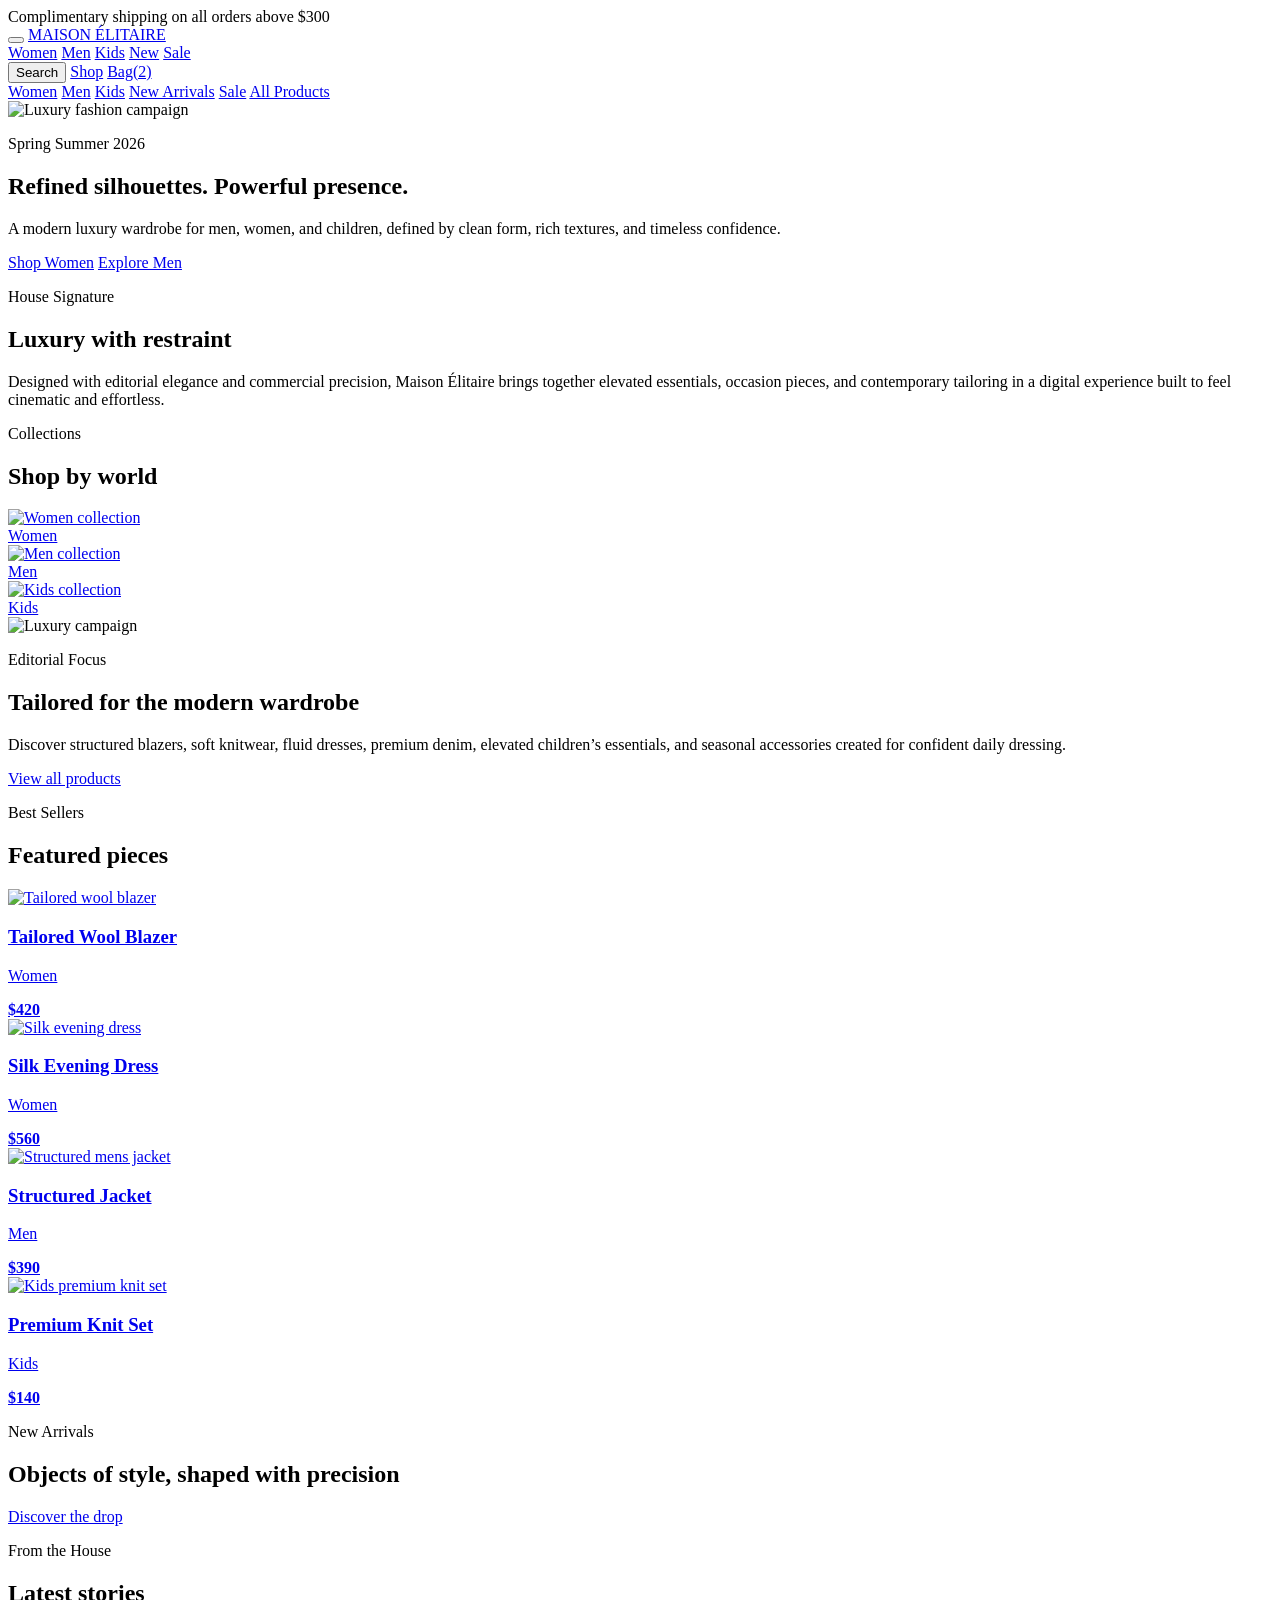
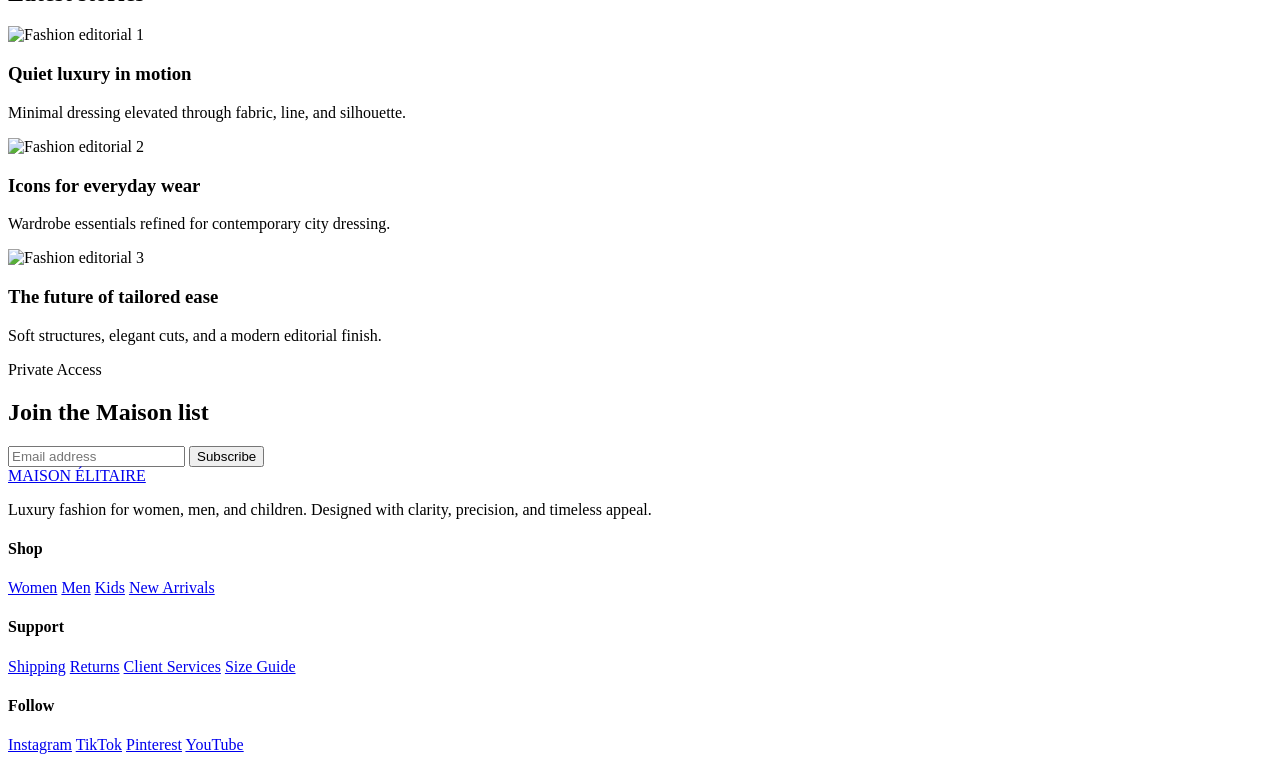
==== index.html @ d1dd6c0f "Create index.html" ====
<!DOCTYPE html>
<html lang="en">
<head>
  <meta charset="UTF-8" />
  <meta name="viewport" content="width=device-width, initial-scale=1.0" />
  <title>Maison Élitaire | Luxury Fashion House</title>
  <meta name="description" content="Maison Élitaire luxury fashion for men, women, and kids." />
  <link rel="preconnect" href="https://fonts.googleapis.com">
  <link rel="preconnect" href="https://fonts.gstatic.com" crossorigin>
  <link href="https://fonts.googleapis.com/css2?family=Cormorant+Garamond:wght@400;500;600;700&family=Inter:wght@300;400;500;600&display=swap" rel="stylesheet">
  <link rel="stylesheet" href="styles.css" />
</head>
<body>
  <div class="site-shell">
    <header class="topbar">Complimentary shipping on all orders above $300</header>

    <nav class="navbar">
      <div class="container nav-inner">
        <button class="nav-toggle" aria-label="Open menu">
          <span></span>
          <span></span>
        </button>

        <a href="index.html" class="brand">MAISON ÉLITAIRE</a>

        <div class="nav-links">
          <a href="products.html?category=women">Women</a>
          <a href="products.html?category=men">Men</a>
          <a href="products.html?category=kids">Kids</a>
          <a href="products.html?category=new">New</a>
          <a href="products.html?category=sale">Sale</a>
        </div>

        <div class="nav-actions">
          <button class="icon-btn search-btn" aria-label="Search">
            <span>Search</span>
          </button>
          <a href="products.html" class="icon-btn">Shop</a>
          <a href="product.html" class="icon-btn">Bag(2)</a>
        </div>
      </div>

      <div class="mobile-menu">
        <a href="products.html?category=women">Women</a>
        <a href="products.html?category=men">Men</a>
        <a href="products.html?category=kids">Kids</a>
        <a href="products.html?category=new">New Arrivals</a>
        <a href="products.html?category=sale">Sale</a>
        <a href="products.html">All Products</a>
      </div>
    </nav>

    <main>
      <section class="hero">
        <div class="hero-media">
          <img src="https://images.unsplash.com/photo-1515886657613-9f3515b0c78f?auto=format&fit=crop&w=1600&q=80" alt="Luxury fashion campaign" />
        </div>
        <div class="hero-overlay"></div>
        <div class="hero-content container reveal">
          <p class="eyebrow">Spring Summer 2026</p>
          <h1>Refined silhouettes. Powerful presence.</h1>
          <p class="hero-copy">
            A modern luxury wardrobe for men, women, and children, defined by clean form, rich textures, and timeless confidence.
          </p>
          <div class="hero-actions">
            <a href="products.html?category=women" class="btn btn-light">Shop Women</a>
            <a href="products.html?category=men" class="btn btn-outline-light">Explore Men</a>
          </div>
        </div>
      </section>

      <section class="section statement">
        <div class="container statement-grid">
          <div class="statement-block reveal">
            <p class="eyebrow">House Signature</p>
            <h2>Luxury with restraint</h2>
          </div>
          <div class="statement-block reveal">
            <p>
              Designed with editorial elegance and commercial precision, Maison Élitaire brings together elevated essentials, occasion pieces, and contemporary tailoring in a digital experience built to feel cinematic and effortless.
            </p>
          </div>
        </div>
      </section>

      <section class="section categories">
        <div class="container">
          <div class="section-head reveal">
            <p class="eyebrow">Collections</p>
            <h2>Shop by world</h2>
          </div>

          <div class="category-grid">
            <a class="category-card tall reveal" href="products.html?category=women">
              <img src="https://images.unsplash.com/photo-1496747611176-843222e1e57c?auto=format&fit=crop&w=1200&q=80" alt="Women collection" />
              <div class="category-overlay">
                <span>Women</span>
              </div>
            </a>

            <a class="category-card reveal" href="products.html?category=men">
              <img src="https://images.unsplash.com/photo-1507679799987-c73779587ccf?auto=format&fit=crop&w=1200&q=80" alt="Men collection" />
              <div class="category-overlay">
                <span>Men</span>
              </div>
            </a>

            <a class="category-card reveal" href="products.html?category=kids">
              <img src="https://images.unsplash.com/photo-1519345182560-3f2917c472ef?auto=format&fit=crop&w=1200&q=80" alt="Kids collection" />
              <div class="category-overlay">
                <span>Kids</span>
              </div>
            </a>
          </div>
        </div>
      </section>

      <section class="section feature-split">
        <div class="container split-grid">
          <div class="split-media reveal">
            <img src="https://images.unsplash.com/photo-1529139574466-a303027c1d8b?auto=format&fit=crop&w=1400&q=80" alt="Luxury campaign" />
          </div>

          <div class="split-copy reveal">
            <p class="eyebrow">Editorial Focus</p>
            <h2>Tailored for the modern wardrobe</h2>
            <p>
              Discover structured blazers, soft knitwear, fluid dresses, premium denim, elevated children’s essentials, and seasonal accessories created for confident daily dressing.
            </p>
            <a href="products.html" class="text-link">View all products</a>
          </div>
        </div>
      </section>

      <section class="section featured-products">
        <div class="container">
          <div class="section-head reveal">
            <p class="eyebrow">Best Sellers</p>
            <h2>Featured pieces</h2>
          </div>

          <div class="product-grid">
            <article class="product-card reveal">
              <a href="product.html">
                <div class="product-media">
                  <img src="https://images.unsplash.com/photo-1529139574466-a303027c1d8b?auto=format&fit=crop&w=1200&q=80" alt="Tailored wool blazer" />
                </div>
                <div class="product-info">
                  <h3>Tailored Wool Blazer</h3>
                  <p>Women</p>
                  <strong>$420</strong>
                </div>
              </a>
            </article>

            <article class="product-card reveal">
              <a href="product.html">
                <div class="product-media">
                  <img src="https://images.unsplash.com/photo-1515886657613-9f3515b0c78f?auto=format&fit=crop&w=1200&q=80" alt="Silk evening dress" />
                </div>
                <div class="product-info">
                  <h3>Silk Evening Dress</h3>
                  <p>Women</p>
                  <strong>$560</strong>
                </div>
              </a>
            </article>

            <article class="product-card reveal">
              <a href="product.html">
                <div class="product-media">
                  <img src="https://images.unsplash.com/photo-1507679799987-c73779587ccf?auto=format&fit=crop&w=1200&q=80" alt="Structured mens jacket" />
                </div>
                <div class="product-info">
                  <h3>Structured Jacket</h3>
                  <p>Men</p>
                  <strong>$390</strong>
                </div>
              </a>
            </article>

            <article class="product-card reveal">
              <a href="product.html">
                <div class="product-media">
                  <img src="https://images.unsplash.com/photo-1519345182560-3f2917c472ef?auto=format&fit=crop&w=1200&q=80" alt="Kids premium knit set" />
                </div>
                <div class="product-info">
                  <h3>Premium Knit Set</h3>
                  <p>Kids</p>
                  <strong>$140</strong>
                </div>
              </a>
            </article>
          </div>
        </div>
      </section>

      <section class="section campaign-banner">
        <div class="container campaign-inner reveal">
          <p class="eyebrow">New Arrivals</p>
          <h2>Objects of style, shaped with precision</h2>
          <a href="products.html?category=new" class="btn btn-dark">Discover the drop</a>
        </div>
      </section>

      <section class="section journal">
        <div class="container">
          <div class="section-head reveal">
            <p class="eyebrow">From the House</p>
            <h2>Latest stories</h2>
          </div>

          <div class="journal-grid">
            <article class="journal-card reveal">
              <img src="https://images.unsplash.com/photo-1524504388940-b1c1722653e1?auto=format&fit=crop&w=1200&q=80" alt="Fashion editorial 1" />
              <div class="journal-content">
                <h3>Quiet luxury in motion</h3>
                <p>Minimal dressing elevated through fabric, line, and silhouette.</p>
              </div>
            </article>

            <article class="journal-card reveal">
              <img src="https://images.unsplash.com/photo-1483985988355-763728e1935b?auto=format&fit=crop&w=1200&q=80" alt="Fashion editorial 2" />
              <div class="journal-content">
                <h3>Icons for everyday wear</h3>
                <p>Wardrobe essentials refined for contemporary city dressing.</p>
              </div>
            </article>

            <article class="journal-card reveal">
              <img src="https://images.unsplash.com/photo-1512436991641-6745cdb1723f?auto=format&fit=crop&w=1200&q=80" alt="Fashion editorial 3" />
              <div class="journal-content">
                <h3>The future of tailored ease</h3>
                <p>Soft structures, elegant cuts, and a modern editorial finish.</p>
              </div>
            </article>
          </div>
        </div>
      </section>

      <section class="section newsletter">
        <div class="container newsletter-grid reveal">
          <div>
            <p class="eyebrow">Private Access</p>
            <h2>Join the Maison list</h2>
          </div>
          <form class="newsletter-form">
            <input type="email" placeholder="Email address" />
            <button type="submit" class="btn btn-dark">Subscribe</button>
          </form>
        </div>
      </section>
    </main>

    <footer class="footer">
      <div class="container footer-grid">
        <div>
          <a href="index.html" class="brand footer-brand">MAISON ÉLITAIRE</a>
          <p class="footer-copy">
            Luxury fashion for women, men, and children. Designed with clarity, precision, and timeless appeal.
          </p>
        </div>

        <div>
          <h4>Shop</h4>
          <a href="products.html?category=women">Women</a>
          <a href="products.html?category=men">Men</a>
          <a href="products.html?category=kids">Kids</a>
          <a href="products.html?category=new">New Arrivals</a>
        </div>

        <div>
          <h4>Support</h4>
          <a href="#">Shipping</a>
          <a href="#">Returns</a>
          <a href="#">Client Services</a>
          <a href="#">Size Guide</a>
        </div>

        <div>
          <h4>Follow</h4>
          <a href="#">Instagram</a>
          <a href="#">TikTok</a>
          <a href="#">Pinterest</a>
          <a href="#">YouTube</a>
        </div>
      </div>
    </footer>
  </div>

  <script src="script.js"></script>
</body>
</html>
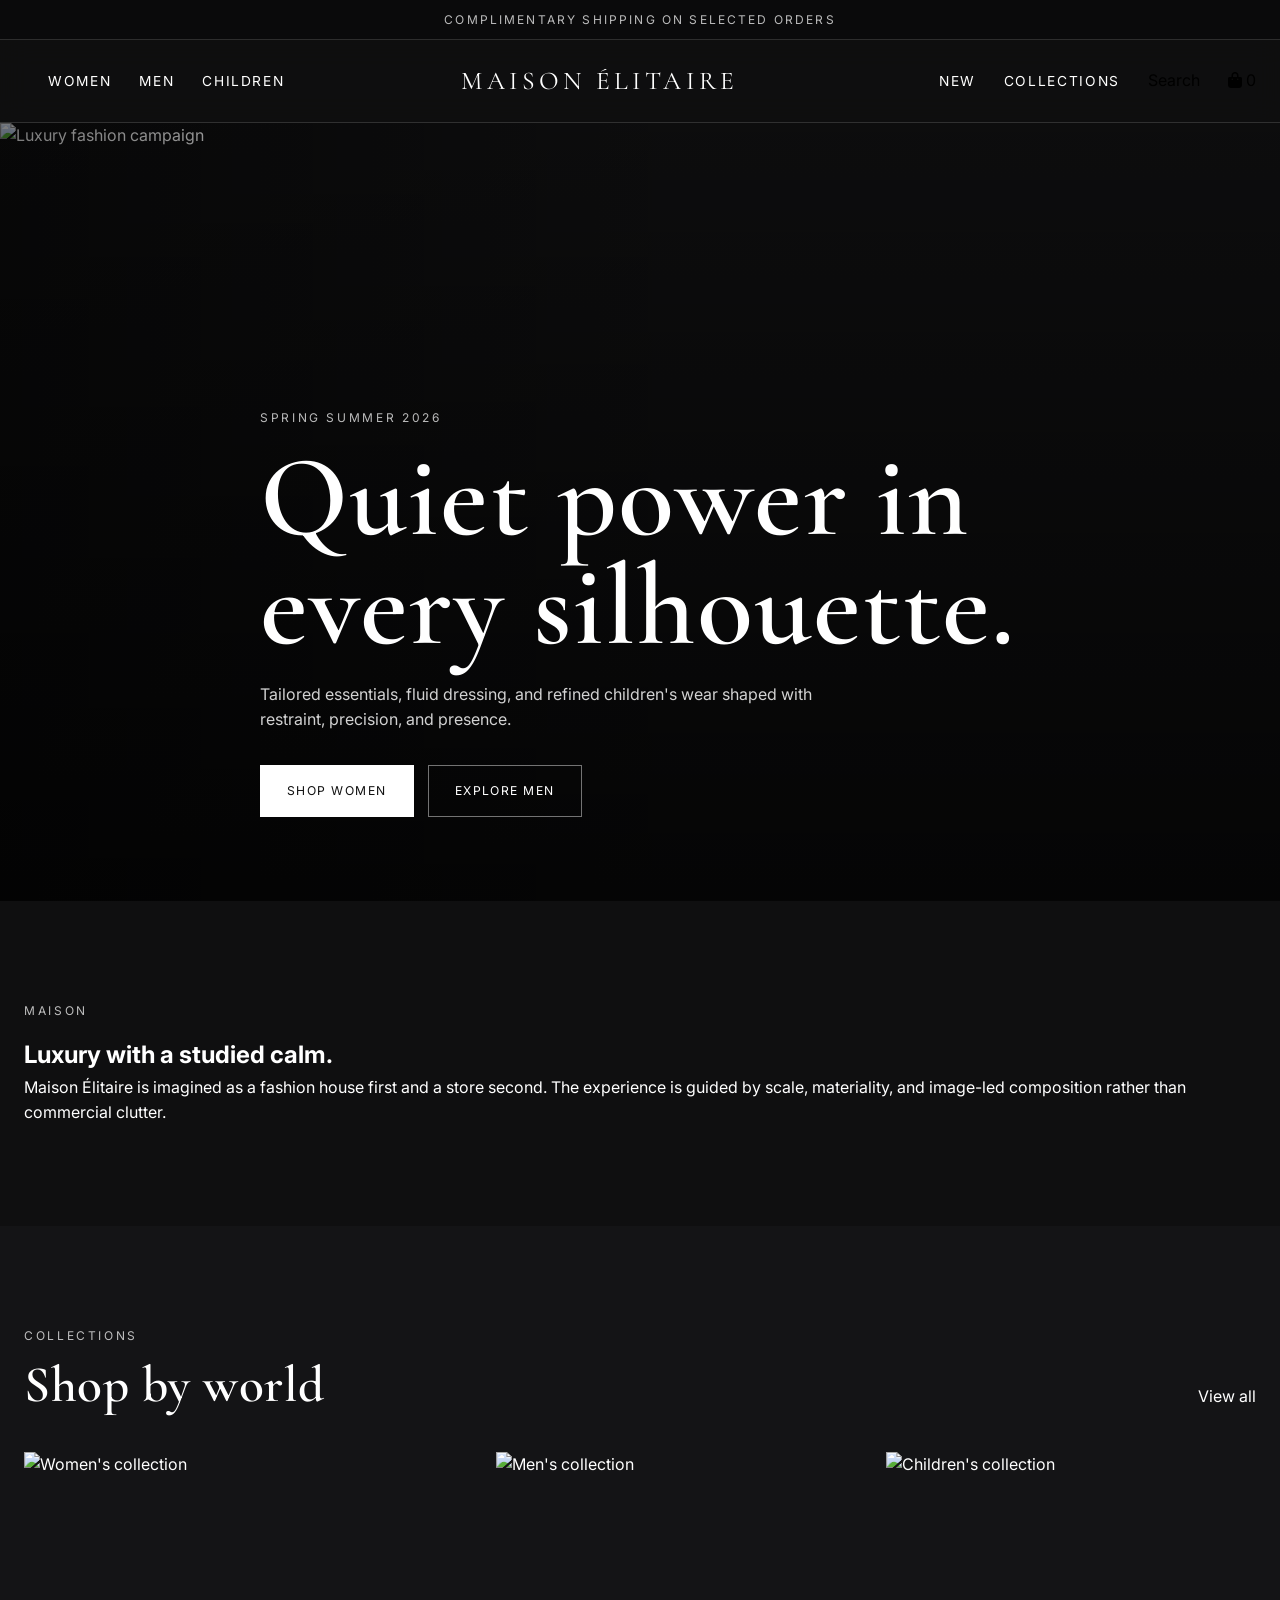
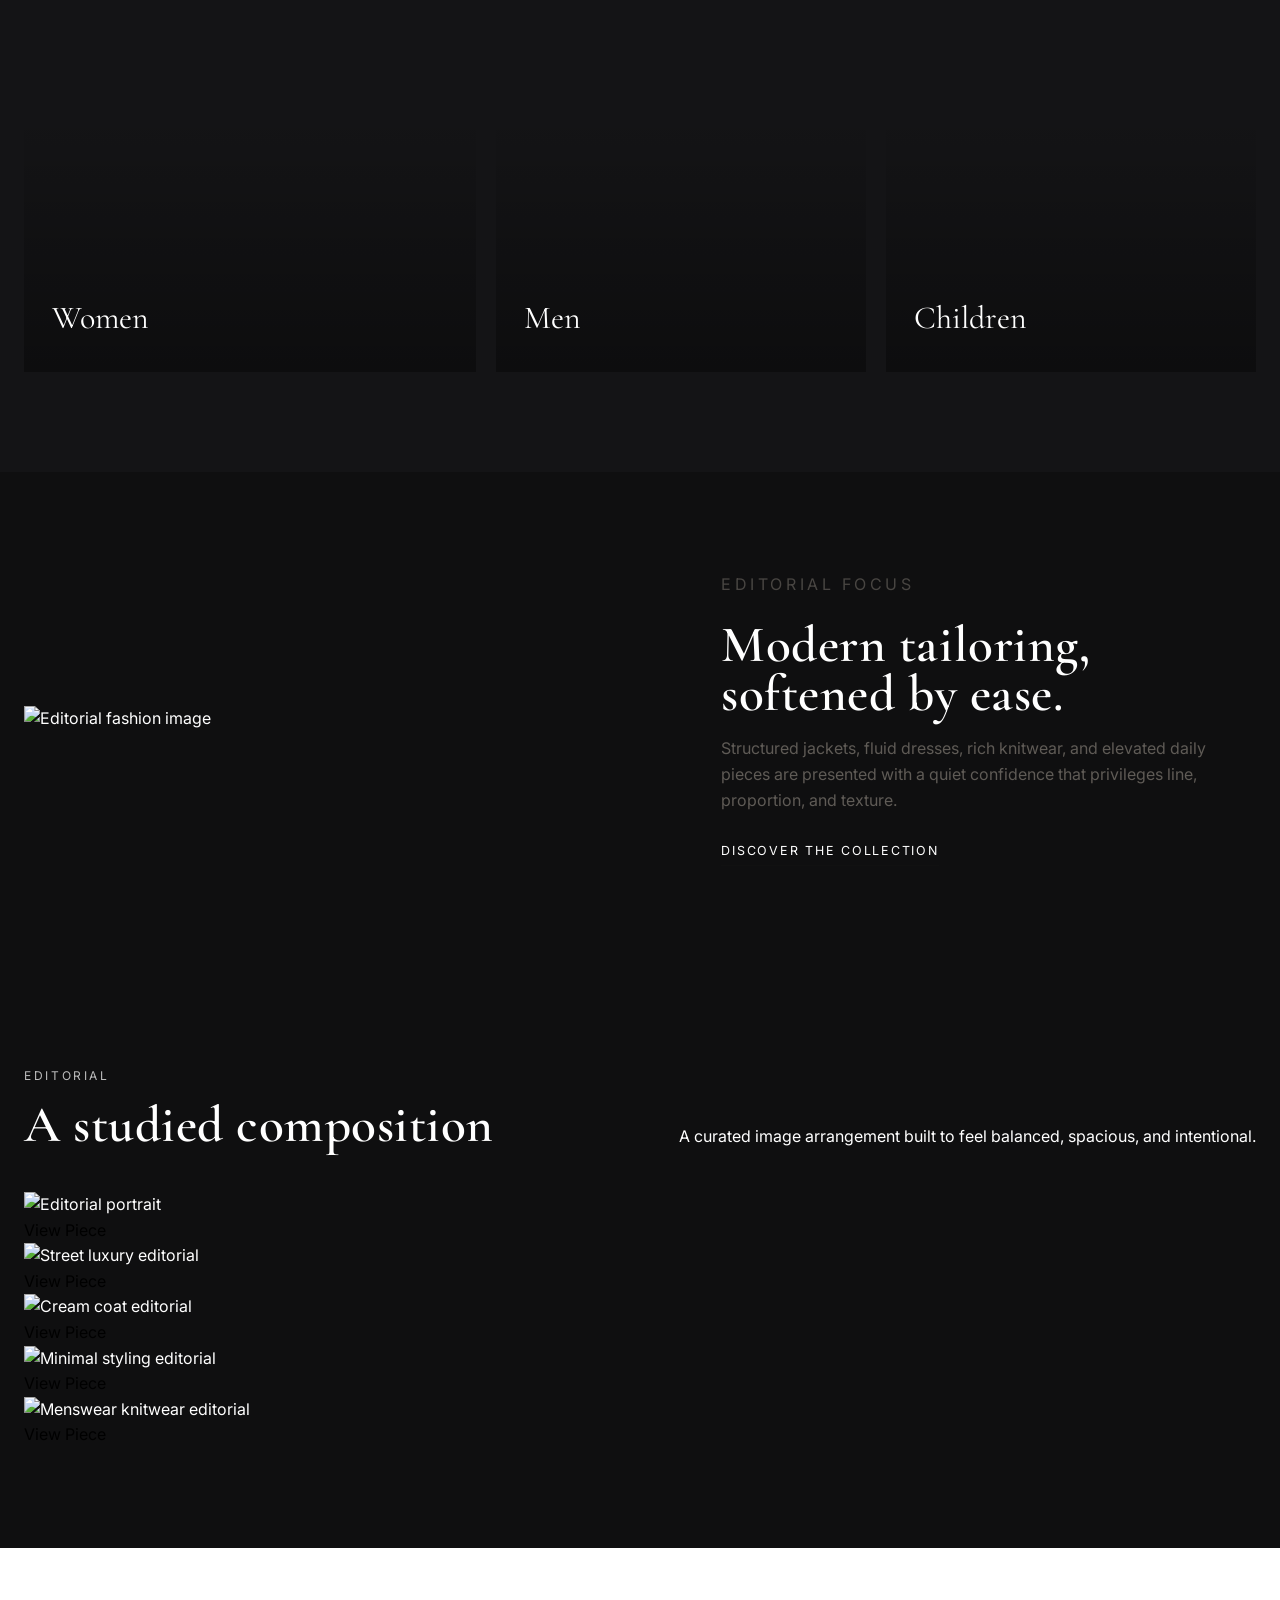
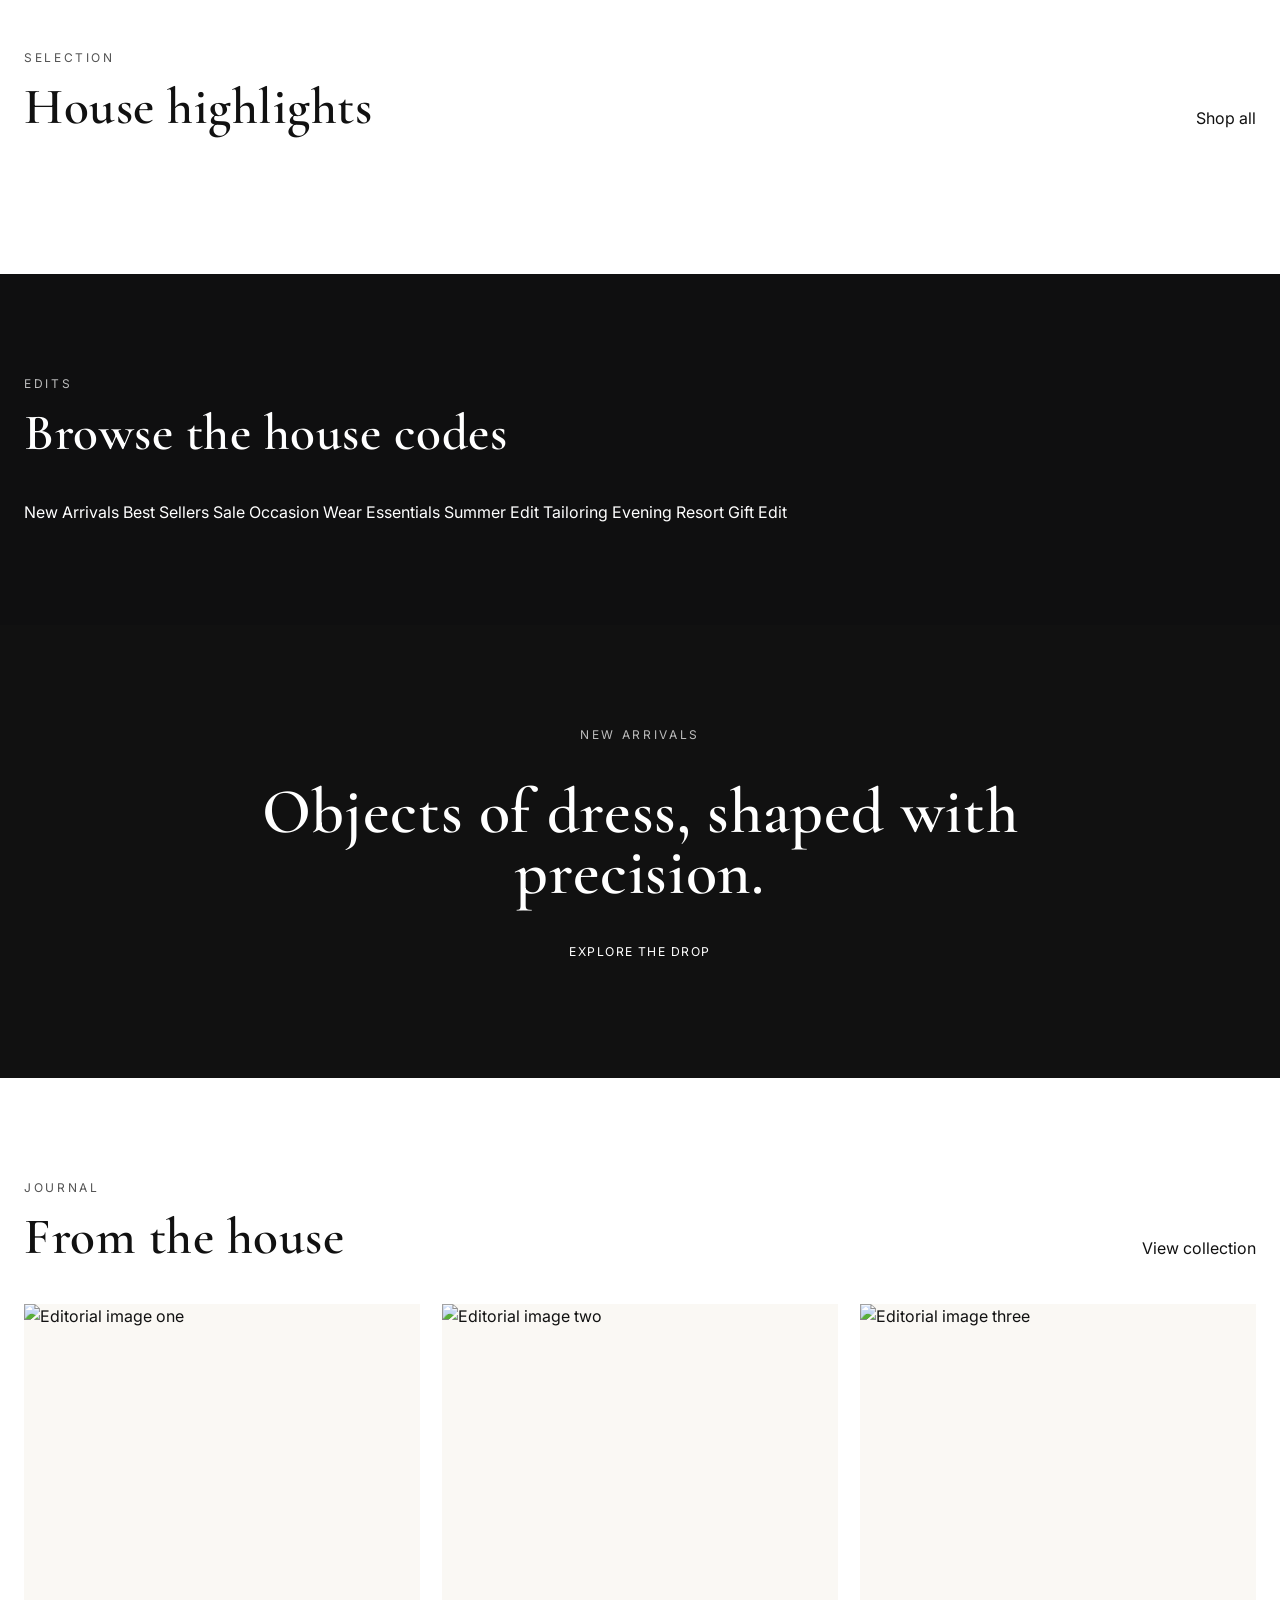
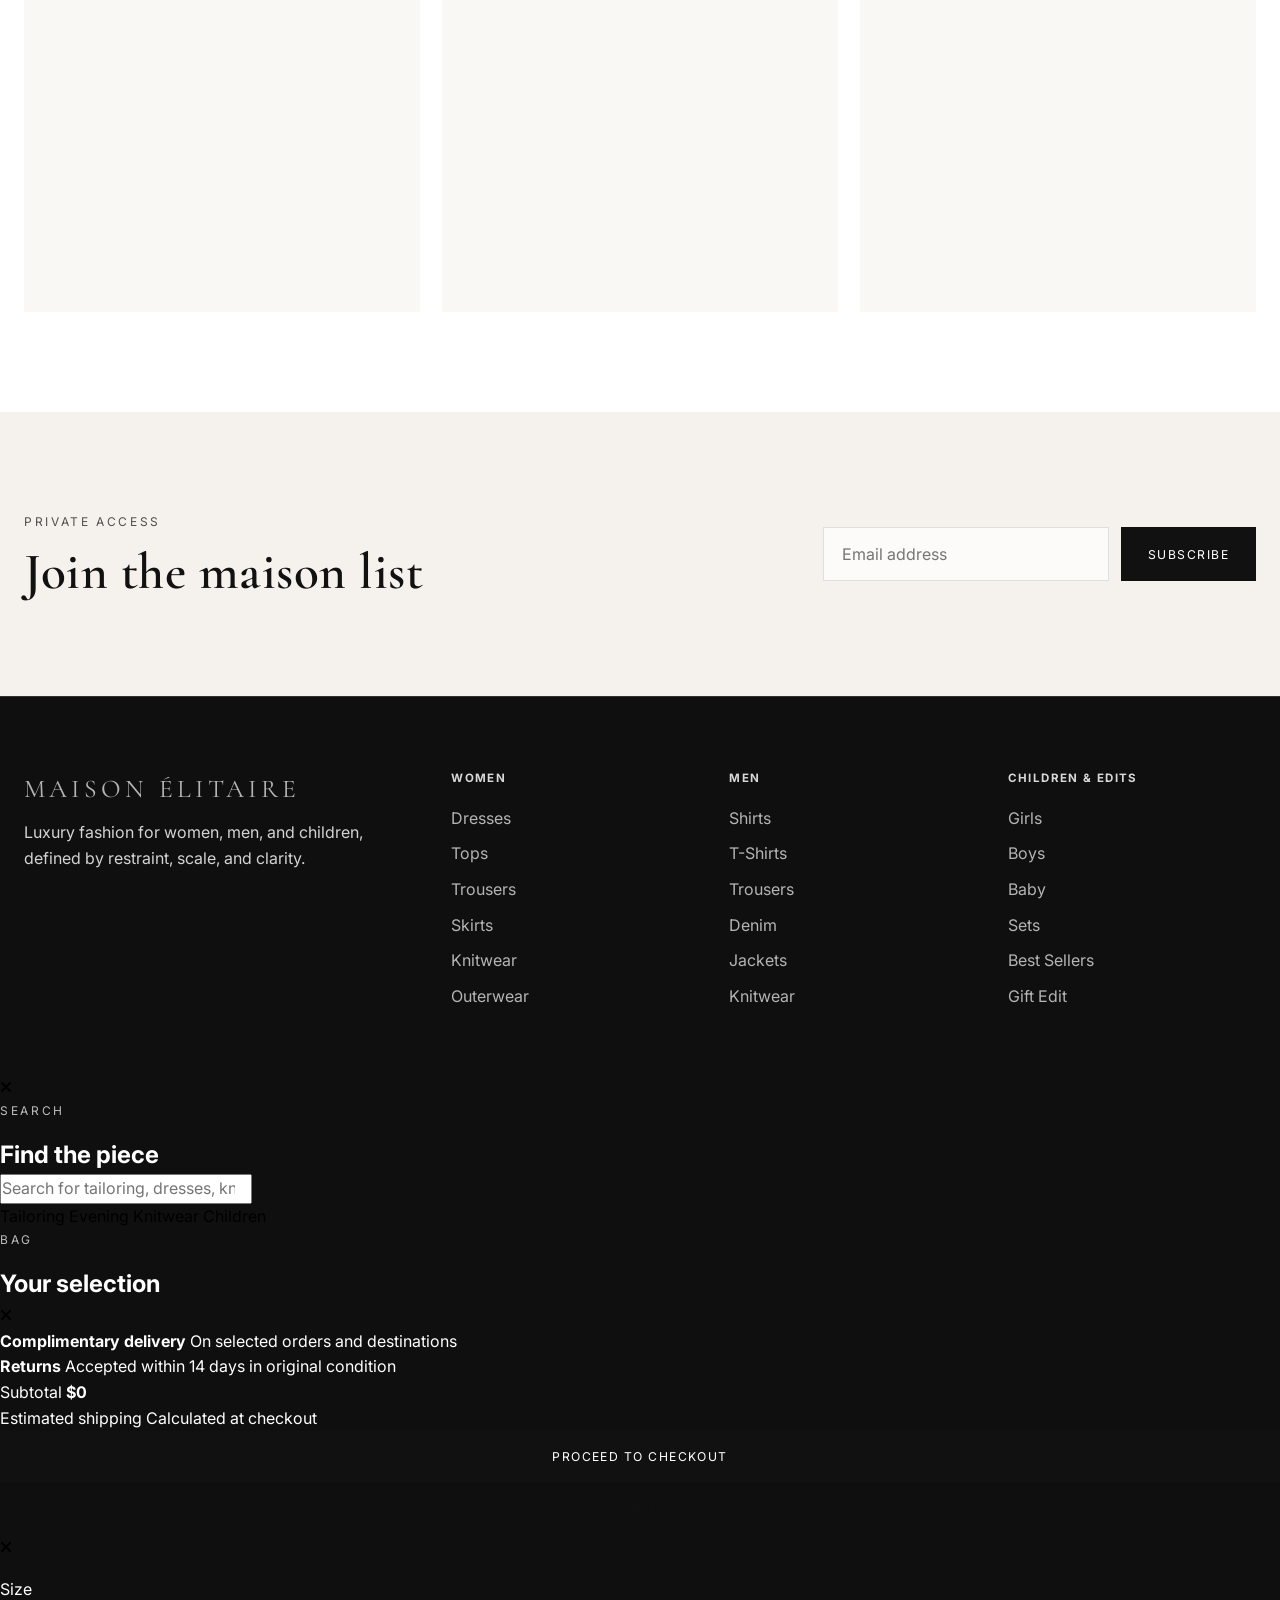
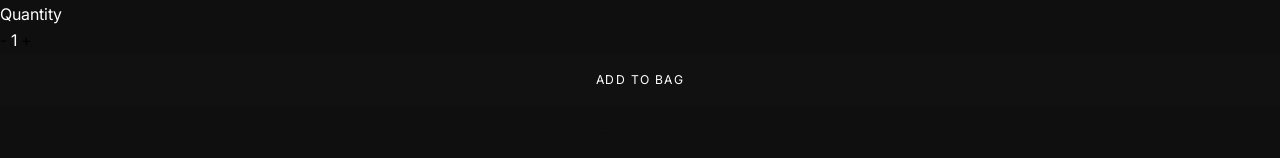
==== commit a194b304: "Update index.html" ====
--- a/index.html
+++ b/index.html
@@ -4,80 +4,94 @@
   <meta charset="UTF-8" />
   <meta name="viewport" content="width=device-width, initial-scale=1.0" />
   <title>Maison Élitaire | Luxury Fashion House</title>
-  <meta name="description" content="Maison Élitaire luxury fashion for men, women, and kids." />
+  <meta name="description" content="Maison Élitaire luxury fashion for women, men, and children." />
+
   <link rel="preconnect" href="https://fonts.googleapis.com">
   <link rel="preconnect" href="https://fonts.gstatic.com" crossorigin>
   <link href="https://fonts.googleapis.com/css2?family=Cormorant+Garamond:wght@400;500;600;700&family=Inter:wght@300;400;500;600&display=swap" rel="stylesheet">
+  <link rel="stylesheet" href="https://cdnjs.cloudflare.com/ajax/libs/font-awesome/6.5.2/css/all.min.css">
   <link rel="stylesheet" href="styles.css" />
 </head>
-<body>
+<body data-page="home">
   <div class="site-shell">
-    <header class="topbar">Complimentary shipping on all orders above $300</header>
+    <header class="topbar">
+      Complimentary shipping on selected orders
+    </header>
 
     <nav class="navbar">
       <div class="container nav-inner">
-        <button class="nav-toggle" aria-label="Open menu">
+        <button class="nav-toggle" aria-label="Open menu" aria-expanded="false" aria-controls="mobileMenu">
           <span></span>
           <span></span>
         </button>
 
+        <div class="nav-links nav-left">
+          <a href="products.html?category=Women">Women</a>
+          <a href="products.html?category=Men">Men</a>
+          <a href="products.html?category=Children">Children</a>
+        </div>
+
         <a href="index.html" class="brand">MAISON ÉLITAIRE</a>
 
-        <div class="nav-links">
-          <a href="products.html?category=women">Women</a>
-          <a href="products.html?category=men">Men</a>
-          <a href="products.html?category=kids">Kids</a>
-          <a href="products.html?category=new">New</a>
-          <a href="products.html?category=sale">Sale</a>
-        </div>
-
-        <div class="nav-actions">
-          <button class="icon-btn search-btn" aria-label="Search">
-            <span>Search</span>
+        <div class="nav-links nav-right">
+          <a href="products.html?edit=New Arrivals">New</a>
+          <a href="products.html">Collections</a>
+          <button class="nav-text-btn search-open-btn" aria-label="Open search">Search</button>
+          <button class="nav-icon-btn cart-open-btn" aria-label="Open bag">
+            <i class="fa-solid fa-bag-shopping"></i>
+            <span class="cart-count" data-cart-count>0</span>
           </button>
-          <a href="products.html" class="icon-btn">Shop</a>
-          <a href="product.html" class="icon-btn">Bag(2)</a>
-        </div>
-      </div>
-
-      <div class="mobile-menu">
-        <a href="products.html?category=women">Women</a>
-        <a href="products.html?category=men">Men</a>
-        <a href="products.html?category=kids">Kids</a>
-        <a href="products.html?category=new">New Arrivals</a>
-        <a href="products.html?category=sale">Sale</a>
-        <a href="products.html">All Products</a>
-      </div>
+        </div>
+      </div>
+
+<div class="mobile-menu" id="mobileMenu">
+  <div class="mobile-menu-head">
+    <span>Explore</span>
+  </div>
+
+  <div class="mobile-menu-grid">
+    <a href="products.html?category=Women">Women</a>
+    <a href="products.html?category=Men">Men</a>
+    <a href="products.html?category=Children">Children</a>
+    <a href="products.html?edit=New Arrivals">New</a>
+    <a href="products.html">Collections</a>
+    <button class="mobile-search-btn search-open-btn" type="button">Search</button>
+  </div>
+</div>
     </nav>
 
     <main>
       <section class="hero">
         <div class="hero-media">
-          <img src="https://images.unsplash.com/photo-1515886657613-9f3515b0c78f?auto=format&fit=crop&w=1600&q=80" alt="Luxury fashion campaign" />
+          <img
+            src="https://images.unsplash.com/photo-1515886657613-9f3515b0c78f?auto=format&fit=crop&w=1800&q=80"
+            alt="Luxury fashion campaign"
+          />
         </div>
         <div class="hero-overlay"></div>
-        <div class="hero-content container reveal">
+
+        <div class="hero-content container">
           <p class="eyebrow">Spring Summer 2026</p>
-          <h1>Refined silhouettes. Powerful presence.</h1>
+          <h1>Quiet power in every silhouette.</h1>
           <p class="hero-copy">
-            A modern luxury wardrobe for men, women, and children, defined by clean form, rich textures, and timeless confidence.
+            Tailored essentials, fluid dressing, and refined children's wear shaped with restraint, precision, and presence.
           </p>
           <div class="hero-actions">
-            <a href="products.html?category=women" class="btn btn-light">Shop Women</a>
-            <a href="products.html?category=men" class="btn btn-outline-light">Explore Men</a>
-          </div>
-        </div>
-      </section>
-
-      <section class="section statement">
-        <div class="container statement-grid">
-          <div class="statement-block reveal">
-            <p class="eyebrow">House Signature</p>
-            <h2>Luxury with restraint</h2>
-          </div>
-          <div class="statement-block reveal">
-            <p>
-              Designed with editorial elegance and commercial precision, Maison Élitaire brings together elevated essentials, occasion pieces, and contemporary tailoring in a digital experience built to feel cinematic and effortless.
+            <a href="products.html?category=Women" class="btn btn-light">Shop Women</a>
+            <a href="products.html?category=Men" class="btn btn-outline-light">Explore Men</a>
+          </div>
+        </div>
+      </section>
+
+      <section class="section intro-statement">
+        <div class="container intro-grid">
+          <div>
+            <p class="eyebrow">Maison</p>
+            <h2>Luxury with a studied calm.</h2>
+          </div>
+          <div>
+            <p class="intro-copy">
+              Maison Élitaire is imagined as a fashion house first and a store second. The experience is guided by scale, materiality, and image-led composition rather than commercial clutter.
             </p>
           </div>
         </div>
@@ -85,153 +99,211 @@
 
       <section class="section categories">
         <div class="container">
-          <div class="section-head reveal">
-            <p class="eyebrow">Collections</p>
-            <h2>Shop by world</h2>
+          <div class="section-head">
+            <div>
+              <p class="eyebrow">Collections</p>
+              <h2>Shop by world</h2>
+            </div>
+            <a href="products.html" class="section-link">View all</a>
           </div>
 
           <div class="category-grid">
-            <a class="category-card tall reveal" href="products.html?category=women">
-              <img src="https://images.unsplash.com/photo-1496747611176-843222e1e57c?auto=format&fit=crop&w=1200&q=80" alt="Women collection" />
+            <a class="category-card category-large" href="products.html?category=Women">
+              <img
+                src="https://images.unsplash.com/photo-1496747611176-843222e1e57c?auto=format&fit=crop&w=1400&q=80"
+                alt="Women's collection"
+              />
               <div class="category-overlay">
                 <span>Women</span>
               </div>
             </a>
 
-            <a class="category-card reveal" href="products.html?category=men">
-              <img src="https://images.unsplash.com/photo-1507679799987-c73779587ccf?auto=format&fit=crop&w=1200&q=80" alt="Men collection" />
+            <a class="category-card" href="products.html?category=Men">
+              <img
+                src="https://images.unsplash.com/photo-1507679799987-c73779587ccf?auto=format&fit=crop&w=1200&q=80"
+                alt="Men's collection"
+              />
               <div class="category-overlay">
                 <span>Men</span>
               </div>
             </a>
 
-            <a class="category-card reveal" href="products.html?category=kids">
-              <img src="https://images.unsplash.com/photo-1519345182560-3f2917c472ef?auto=format&fit=crop&w=1200&q=80" alt="Kids collection" />
+            <a class="category-card" href="products.html?category=Children">
+              <img
+                src="https://images.unsplash.com/photo-1519345182560-3f2917c472ef?auto=format&fit=crop&w=1200&q=80"
+                alt="Children's collection"
+              />
               <div class="category-overlay">
-                <span>Kids</span>
+                <span>Children</span>
               </div>
             </a>
           </div>
         </div>
       </section>
 
-      <section class="section feature-split">
+      <section class="section split-feature">
         <div class="container split-grid">
-          <div class="split-media reveal">
-            <img src="https://images.unsplash.com/photo-1529139574466-a303027c1d8b?auto=format&fit=crop&w=1400&q=80" alt="Luxury campaign" />
-          </div>
-
-          <div class="split-copy reveal">
+          <div class="split-media">
+            <img
+              src="https://images.unsplash.com/photo-1529139574466-a303027c1d8b?auto=format&fit=crop&w=1500&q=80"
+              alt="Editorial fashion image"
+            />
+          </div>
+
+          <div class="split-copy">
             <p class="eyebrow">Editorial Focus</p>
-            <h2>Tailored for the modern wardrobe</h2>
+            <h2>Modern tailoring, softened by ease.</h2>
             <p>
-              Discover structured blazers, soft knitwear, fluid dresses, premium denim, elevated children’s essentials, and seasonal accessories created for confident daily dressing.
+              Structured jackets, fluid dresses, rich knitwear, and elevated daily pieces are presented with a quiet confidence that privileges line, proportion, and texture.
             </p>
-            <a href="products.html" class="text-link">View all products</a>
+            <a href="products.html?edit=Tailoring" class="text-link">Discover the collection</a>
+          </div>
+        </div>
+      </section>
+
+      <section class="section editorial-mosaic">
+        <div class="container">
+          <div class="section-head">
+            <div>
+              <p class="eyebrow">Editorial</p>
+              <h2>A studied composition</h2>
+            </div>
+            <p class="section-note">
+              A curated image arrangement built to feel balanced, spacious, and intentional.
+            </p>
+          </div>
+
+          <div class="mosaic-grid">
+            <article class="mosaic-card mosaic-a editorial-shop-trigger" data-product-id="women-tailored-wool-blazer" tabindex="0" role="button" aria-label="View product from editorial image">
+              <img
+                src="https://images.unsplash.com/photo-1524504388940-b1c1722653e1?auto=format&fit=crop&w=1400&q=80"
+                alt="Editorial portrait"
+              />
+              <button class="editorial-hover-pill" type="button">View Piece</button>
+            </article>
+
+            <article class="mosaic-card mosaic-b editorial-shop-trigger" data-product-id="men-structured-jacket" tabindex="0" role="button" aria-label="View product from editorial image">
+              <img
+                src="https://images.unsplash.com/photo-1483985988355-763728e1935b?auto=format&fit=crop&w=1200&q=80"
+                alt="Street luxury editorial"
+              />
+              <button class="editorial-hover-pill" type="button">View Piece</button>
+            </article>
+
+            <article class="mosaic-card mosaic-c editorial-shop-trigger" data-product-id="women-fluid-satin-dress" tabindex="0" role="button" aria-label="View product from editorial image">
+              <img
+                src="https://images.unsplash.com/photo-1512436991641-6745cdb1723f?auto=format&fit=crop&w=1200&q=80"
+                alt="Cream coat editorial"
+              />
+              <button class="editorial-hover-pill" type="button">View Piece</button>
+            </article>
+
+            <article class="mosaic-card mosaic-d editorial-shop-trigger" data-product-id="children-premium-knit-set" tabindex="0" role="button" aria-label="View product from editorial image">
+              <img
+                src="https://images.unsplash.com/photo-1541099649105-f69ad21f3246?auto=format&fit=crop&w=1200&q=80"
+                alt="Minimal styling editorial"
+              />
+              <button class="editorial-hover-pill" type="button">View Piece</button>
+            </article>
+
+            <article class="mosaic-card mosaic-e editorial-shop-trigger" data-product-id="men-fine-gauge-knit-polo" tabindex="0" role="button" aria-label="View product from editorial image">
+              <img
+                src="https://images.unsplash.com/photo-1490578474895-699cd4e2cf59?auto=format&fit=crop&w=1200&q=80"
+                alt="Menswear knitwear editorial"
+              />
+              <button class="editorial-hover-pill" type="button">View Piece</button>
+            </article>
           </div>
         </div>
       </section>
 
       <section class="section featured-products">
         <div class="container">
-          <div class="section-head reveal">
-            <p class="eyebrow">Best Sellers</p>
-            <h2>Featured pieces</h2>
-          </div>
-
-          <div class="product-grid">
-            <article class="product-card reveal">
-              <a href="product.html">
-                <div class="product-media">
-                  <img src="https://images.unsplash.com/photo-1529139574466-a303027c1d8b?auto=format&fit=crop&w=1200&q=80" alt="Tailored wool blazer" />
-                </div>
-                <div class="product-info">
-                  <h3>Tailored Wool Blazer</h3>
-                  <p>Women</p>
-                  <strong>$420</strong>
-                </div>
-              </a>
-            </article>
-
-            <article class="product-card reveal">
-              <a href="product.html">
-                <div class="product-media">
-                  <img src="https://images.unsplash.com/photo-1515886657613-9f3515b0c78f?auto=format&fit=crop&w=1200&q=80" alt="Silk evening dress" />
-                </div>
-                <div class="product-info">
-                  <h3>Silk Evening Dress</h3>
-                  <p>Women</p>
-                  <strong>$560</strong>
-                </div>
-              </a>
-            </article>
-
-            <article class="product-card reveal">
-              <a href="product.html">
-                <div class="product-media">
-                  <img src="https://images.unsplash.com/photo-1507679799987-c73779587ccf?auto=format&fit=crop&w=1200&q=80" alt="Structured mens jacket" />
-                </div>
-                <div class="product-info">
-                  <h3>Structured Jacket</h3>
-                  <p>Men</p>
-                  <strong>$390</strong>
-                </div>
-              </a>
-            </article>
-
-            <article class="product-card reveal">
-              <a href="product.html">
-                <div class="product-media">
-                  <img src="https://images.unsplash.com/photo-1519345182560-3f2917c472ef?auto=format&fit=crop&w=1200&q=80" alt="Kids premium knit set" />
-                </div>
-                <div class="product-info">
-                  <h3>Premium Knit Set</h3>
-                  <p>Kids</p>
-                  <strong>$140</strong>
-                </div>
-              </a>
-            </article>
-          </div>
+          <div class="section-head">
+            <div>
+              <p class="eyebrow">Selection</p>
+              <h2>House highlights</h2>
+            </div>
+            <a href="products.html?edit=Best Sellers" class="section-link">Shop all</a>
+          </div>
+
+          <div class="product-grid" id="homeFeaturedProducts"></div>
+        </div>
+      </section>
+
+      <section class="section home-edits">
+        <div class="container">
+          <div class="section-head">
+            <div>
+              <p class="eyebrow">Edits</p>
+              <h2>Browse the house codes</h2>
+            </div>
+          </div>
+
+        <div class="edits-grid edits-grid-compact">
+  <a href="products.html?edit=New Arrivals">New Arrivals</a>
+  <a href="products.html?edit=Best Sellers">Best Sellers</a>
+  <a href="products.html?edit=Sale">Sale</a>
+  <a href="products.html?edit=Occasion Wear">Occasion Wear</a>
+  <a href="products.html?edit=Essentials">Essentials</a>
+  <a href="products.html?edit=Summer Edit">Summer Edit</a>
+  <a href="products.html?edit=Tailoring">Tailoring</a>
+  <a href="products.html?edit=Evening">Evening</a>
+  <a href="products.html?edit=Resort">Resort</a>
+  <a href="products.html?edit=Gift Edit">Gift Edit</a>
+</div>
         </div>
       </section>
 
       <section class="section campaign-banner">
-        <div class="container campaign-inner reveal">
+        <div class="container campaign-inner">
           <p class="eyebrow">New Arrivals</p>
-          <h2>Objects of style, shaped with precision</h2>
-          <a href="products.html?category=new" class="btn btn-dark">Discover the drop</a>
+          <h2>Objects of dress, shaped with precision.</h2>
+          <a href="products.html?edit=New Arrivals" class="btn btn-dark">Explore the drop</a>
         </div>
       </section>
 
       <section class="section journal">
         <div class="container">
-          <div class="section-head reveal">
-            <p class="eyebrow">From the House</p>
-            <h2>Latest stories</h2>
+          <div class="section-head">
+            <div>
+              <p class="eyebrow">Journal</p>
+              <h2>From the house</h2>
+            </div>
+            <a href="products.html" class="section-link">View collection</a>
           </div>
 
           <div class="journal-grid">
-            <article class="journal-card reveal">
-              <img src="https://images.unsplash.com/photo-1524504388940-b1c1722653e1?auto=format&fit=crop&w=1200&q=80" alt="Fashion editorial 1" />
+           <article class="journal-card journal-card-a">
+              <img
+                src="https://images.unsplash.com/photo-1524504388940-b1c1722653e1?auto=format&fit=crop&w=1200&q=80"
+                alt="Editorial image one"
+              />
               <div class="journal-content">
                 <h3>Quiet luxury in motion</h3>
                 <p>Minimal dressing elevated through fabric, line, and silhouette.</p>
               </div>
             </article>
 
-            <article class="journal-card reveal">
-              <img src="https://images.unsplash.com/photo-1483985988355-763728e1935b?auto=format&fit=crop&w=1200&q=80" alt="Fashion editorial 2" />
+            <article class="journal-card journal-card-b">
+              <img
+                src="https://images.unsplash.com/photo-1483985988355-763728e1935b?auto=format&fit=crop&w=1200&q=80"
+                alt="Editorial image two"
+              />
               <div class="journal-content">
                 <h3>Icons for everyday wear</h3>
                 <p>Wardrobe essentials refined for contemporary city dressing.</p>
               </div>
             </article>
 
-            <article class="journal-card reveal">
-              <img src="https://images.unsplash.com/photo-1512436991641-6745cdb1723f?auto=format&fit=crop&w=1200&q=80" alt="Fashion editorial 3" />
+            <article class="journal-card journal-card-c">
+              <img
+                src="https://images.unsplash.com/photo-1512436991641-6745cdb1723f?auto=format&fit=crop&w=1200&q=80"
+                alt="Editorial image three"
+              />
               <div class="journal-content">
                 <h3>The future of tailored ease</h3>
-                <p>Soft structures, elegant cuts, and a modern editorial finish.</p>
+                <p>Soft structures and elegant cuts for a modern editorial wardrobe.</p>
               </div>
             </article>
           </div>
@@ -239,13 +311,13 @@
       </section>
 
       <section class="section newsletter">
-        <div class="container newsletter-grid reveal">
+        <div class="container newsletter-grid">
           <div>
             <p class="eyebrow">Private Access</p>
-            <h2>Join the Maison list</h2>
+            <h2>Join the maison list</h2>
           </div>
           <form class="newsletter-form">
-            <input type="email" placeholder="Email address" />
+            <input type="email" placeholder="Email address" aria-label="Email address" />
             <button type="submit" class="btn btn-dark">Subscribe</button>
           </form>
         </div>
@@ -257,37 +329,159 @@
         <div>
           <a href="index.html" class="brand footer-brand">MAISON ÉLITAIRE</a>
           <p class="footer-copy">
-            Luxury fashion for women, men, and children. Designed with clarity, precision, and timeless appeal.
+            Luxury fashion for women, men, and children, defined by restraint, scale, and clarity.
           </p>
         </div>
 
         <div>
-          <h4>Shop</h4>
-          <a href="products.html?category=women">Women</a>
-          <a href="products.html?category=men">Men</a>
-          <a href="products.html?category=kids">Kids</a>
-          <a href="products.html?category=new">New Arrivals</a>
+          <h4>Women</h4>
+          <a href="products.html?category=Women&subcategory=Dresses">Dresses</a>
+          <a href="products.html?category=Women&subcategory=Tops">Tops</a>
+          <a href="products.html?category=Women&subcategory=Trousers">Trousers</a>
+          <a href="products.html?category=Women&subcategory=Skirts">Skirts</a>
+          <a href="products.html?category=Women&subcategory=Knitwear">Knitwear</a>
+          <a href="products.html?category=Women&subcategory=Outerwear">Outerwear</a>
         </div>
 
         <div>
-          <h4>Support</h4>
-          <a href="#">Shipping</a>
-          <a href="#">Returns</a>
-          <a href="#">Client Services</a>
-          <a href="#">Size Guide</a>
+          <h4>Men</h4>
+          <a href="products.html?category=Men&subcategory=Shirts">Shirts</a>
+          <a href="products.html?category=Men&subcategory=T-Shirts">T-Shirts</a>
+          <a href="products.html?category=Men&subcategory=Trousers">Trousers</a>
+          <a href="products.html?category=Men&subcategory=Denim">Denim</a>
+          <a href="products.html?category=Men&subcategory=Jackets">Jackets</a>
+          <a href="products.html?category=Men&subcategory=Knitwear">Knitwear</a>
         </div>
 
         <div>
-          <h4>Follow</h4>
-          <a href="#">Instagram</a>
-          <a href="#">TikTok</a>
-          <a href="#">Pinterest</a>
-          <a href="#">YouTube</a>
+          <h4>Children & Edits</h4>
+          <a href="products.html?category=Children&subcategory=Girls">Girls</a>
+          <a href="products.html?category=Children&subcategory=Boys">Boys</a>
+          <a href="products.html?category=Children&subcategory=Baby">Baby</a>
+          <a href="products.html?category=Children&subcategory=Sets">Sets</a>
+          <a href="products.html?edit=Best Sellers">Best Sellers</a>
+          <a href="products.html?edit=Gift Edit">Gift Edit</a>
         </div>
       </div>
     </footer>
   </div>
 
+  <div class="overlay search-overlay" data-search-overlay aria-hidden="true">
+    <div class="overlay-panel search-panel" role="dialog" aria-modal="true" aria-labelledby="searchTitle">
+      <button class="overlay-close search-close-btn" aria-label="Close search">
+        <i class="fa-solid fa-xmark"></i>
+      </button>
+
+      <div class="search-header">
+        <p class="eyebrow">Search</p>
+        <h2 id="searchTitle">Find the piece</h2>
+      </div>
+
+      <form class="search-form">
+        <input type="search" placeholder="Search for tailoring, dresses, knitwear..." aria-label="Search products" id="searchInput" />
+      </form>
+
+      <div class="search-suggestions">
+        <button type="button">Tailoring</button>
+        <button type="button">Evening</button>
+        <button type="button">Knitwear</button>
+        <button type="button">Children</button>
+      </div>
+
+      <div class="search-results-grid" id="searchResultsGrid"></div>
+    </div>
+  </div>
+
+  <aside class="cart-drawer" data-cart-drawer aria-hidden="true">
+    <div class="cart-overlay" data-cart-close></div>
+
+    <div class="cart-panel" role="dialog" aria-modal="true" aria-labelledby="cartTitle">
+      <div class="cart-header">
+        <div>
+          <p class="eyebrow">Bag</p>
+          <h2 id="cartTitle">Your selection</h2>
+        </div>
+        <button class="overlay-close cart-close-btn" aria-label="Close bag">
+          <i class="fa-solid fa-xmark"></i>
+        </button>
+      </div>
+
+      <div class="cart-body">
+        <div class="cart-items" data-cart-items></div>
+
+        <div class="cart-benefits">
+          <div>
+            <strong>Complimentary delivery</strong>
+            <span>On selected orders and destinations</span>
+          </div>
+          <div>
+            <strong>Returns</strong>
+            <span>Accepted within 14 days in original condition</span>
+          </div>
+        </div>
+      </div>
+
+      <div class="cart-footer">
+        <div class="cart-summary-row">
+          <span>Subtotal</span>
+          <strong data-cart-subtotal>$0</strong>
+        </div>
+        <div class="cart-summary-row small">
+          <span>Estimated shipping</span>
+          <span>Calculated at checkout</span>
+        </div>
+        <button class="btn btn-dark full-width">Proceed to checkout</button>
+        <button class="btn btn-outline-dark full-width cart-clear-btn">Clear bag</button>
+      </div>
+    </div>
+  </aside>
+
+  <div class="overlay quick-view-overlay" data-quick-view-overlay aria-hidden="true">
+    <div class="overlay-panel quick-view-panel" role="dialog" aria-modal="true" aria-labelledby="quickViewTitle">
+      <button class="overlay-close quick-view-close-btn" aria-label="Close quick view">
+        <i class="fa-solid fa-xmark"></i>
+      </button>
+
+      <div class="quick-view-grid">
+        <div class="quick-view-image-wrap">
+          <img src="" alt="" data-quick-view-image />
+        </div>
+
+        <div class="quick-view-copy">
+          <p class="eyebrow" data-quick-view-category></p>
+          <h2 id="quickViewTitle" data-quick-view-name></h2>
+          <strong class="quick-view-price" data-quick-view-price></strong>
+          <p class="quick-view-description" data-quick-view-description></p>
+
+          <div class="quick-view-options">
+            <div>
+              <p class="option-label">Size</p>
+              <div class="size-pills quick-size-pills" data-quick-view-sizes></div>
+            </div>
+
+            <div>
+              <p class="option-label">Quantity</p>
+              <div class="qty-control">
+                <button type="button" data-qty-minus>-</button>
+                <span data-quick-qty>1</span>
+                <button type="button" data-qty-plus>+</button>
+              </div>
+            </div>
+          </div>
+
+          <div class="quick-view-actions">
+            <button class="btn btn-dark full-width" data-quick-add>Add to bag</button>
+            <a href="product.html" class="btn btn-outline-dark full-width" data-quick-view-link>View product</a>
+          </div>
+        </div>
+      </div>
+    </div>
+  </div>
+
+  <script src="women.js"></script>
+  <script src="men.js"></script>
+  <script src="children.js"></script>
+  <script src="edits.js"></script>
   <script src="script.js"></script>
 </body>
 </html>
--- a/styles.css
+++ b/styles.css
@@ -0,0 +1,1060 @@
+:root {
+  --bg: #0f0f10;
+  --bg-soft: #161617;
+  --surface: #ffffff;
+  --surface-soft: #f5f3ef;
+  --text: #111111;
+  --text-light: rgba(255, 255, 255, 0.88);
+  --muted: #6a6a6a;
+  --line: rgba(17, 17, 17, 0.12);
+  --line-light: rgba(255, 255, 255, 0.14);
+  --accent: #d2c2a3;
+  --transition: 280ms ease;
+  --container: 1240px;
+  --radius: 0px;
+  --shadow: 0 24px 70px rgba(0, 0, 0, 0.08);
+}
+
+* {
+  margin: 0;
+  padding: 0;
+  box-sizing: border-box;
+}
+
+html {
+  scroll-behavior: smooth;
+}
+
+body {
+  font-family: "Inter", sans-serif;
+  background: var(--bg);
+  color: #fff;
+  line-height: 1.6;
+  -webkit-font-smoothing: antialiased;
+  text-rendering: optimizeLegibility;
+}
+
+img {
+  max-width: 100%;
+  display: block;
+}
+
+a {
+  color: inherit;
+  text-decoration: none;
+}
+
+button,
+input,
+select {
+  font: inherit;
+}
+
+button {
+  border: none;
+  background: none;
+  cursor: pointer;
+}
+
+.site-shell {
+  min-height: 100vh;
+}
+
+.light-page {
+  background: #fff;
+  color: var(--text);
+}
+
+.container {
+  width: min(100% - 48px, var(--container));
+  margin: 0 auto;
+}
+
+.topbar {
+  height: 40px;
+  display: grid;
+  place-items: center;
+  background: #0a0a0b;
+  color: rgba(255, 255, 255, 0.72);
+  border-bottom: 1px solid var(--line-light);
+  font-size: 12px;
+  letter-spacing: 0.18em;
+  text-transform: uppercase;
+}
+
+.light-page .topbar {
+  background: #faf8f4;
+  color: #5e5a54;
+  border-bottom: 1px solid rgba(17, 17, 17, 0.08);
+}
+
+.navbar {
+  position: sticky;
+  top: 0;
+  z-index: 100;
+  backdrop-filter: blur(14px);
+  background: rgba(15, 15, 16, 0.74);
+  border-bottom: 1px solid var(--line-light);
+}
+
+.navbar-light {
+  background: rgba(255, 255, 255, 0.9);
+  border-bottom: 1px solid rgba(17, 17, 17, 0.08);
+}
+
+.nav-inner {
+  min-height: 82px;
+  display: grid;
+  grid-template-columns: auto 1fr auto;
+  align-items: center;
+  gap: 24px;
+}
+
+.brand {
+  justify-self: center;
+  font-family: "Cormorant Garamond", serif;
+  font-size: clamp(1.6rem, 2vw, 2rem);
+  letter-spacing: 0.16em;
+  text-transform: uppercase;
+  white-space: nowrap;
+}
+
+.nav-links,
+.nav-actions {
+  display: flex;
+  align-items: center;
+  gap: 28px;
+}
+
+.nav-links {
+  justify-self: center;
+  margin-left: 24px;
+}
+
+.nav-links a,
+.icon-btn {
+  font-size: 0.86rem;
+  letter-spacing: 0.12em;
+  text-transform: uppercase;
+  transition: opacity var(--transition);
+}
+
+.nav-links a:hover,
+.icon-btn:hover {
+  opacity: 0.6;
+}
+
+.nav-actions {
+  justify-self: end;
+}
+
+.nav-toggle {
+  width: 42px;
+  height: 42px;
+  display: none;
+  flex-direction: column;
+  justify-content: center;
+  gap: 6px;
+}
+
+.nav-toggle span {
+  width: 20px;
+  height: 1px;
+  background: currentColor;
+  display: block;
+}
+
+.mobile-menu {
+  display: none;
+  flex-direction: column;
+  padding: 0 24px 24px;
+  border-top: 1px solid rgba(255, 255, 255, 0.08);
+}
+
+.navbar-light .mobile-menu {
+  border-top: 1px solid rgba(17, 17, 17, 0.08);
+}
+
+.mobile-menu a {
+  padding: 14px 0;
+  font-size: 0.92rem;
+  text-transform: uppercase;
+  letter-spacing: 0.12em;
+}
+
+.mobile-menu.active {
+  display: flex;
+}
+
+.hero {
+  position: relative;
+  min-height: calc(100vh - 122px);
+  display: flex;
+  align-items: flex-end;
+}
+
+.hero-media,
+.hero-overlay {
+  position: absolute;
+  inset: 0;
+}
+
+.hero-media img {
+  width: 100%;
+  height: 100%;
+  object-fit: cover;
+}
+
+.hero-overlay {
+  background:
+    linear-gradient(to top, rgba(0, 0, 0, 0.68), rgba(0, 0, 0, 0.16)),
+    linear-gradient(to right, rgba(0, 0, 0, 0.42), transparent 55%);
+}
+
+.hero-content {
+  position: relative;
+  z-index: 2;
+  padding: 0 0 84px;
+  max-width: 760px;
+}
+
+.eyebrow {
+  font-size: 0.75rem;
+  letter-spacing: 0.22em;
+  text-transform: uppercase;
+  opacity: 0.72;
+  margin-bottom: 16px;
+}
+
+.hero h1,
+.listing-hero h1,
+.product-summary h1,
+.section-head h2,
+.statement h2,
+.split-copy h2,
+.campaign-inner h2,
+.newsletter h2 {
+  font-family: "Cormorant Garamond", serif;
+  font-weight: 600;
+  line-height: 0.95;
+  letter-spacing: 0.01em;
+}
+
+.hero h1 {
+  font-size: clamp(3.4rem, 9vw, 7.4rem);
+  max-width: 800px;
+}
+
+.hero-copy,
+.listing-copy,
+.split-copy p,
+.statement p,
+.product-description,
+.newsletter-form input,
+.footer-copy,
+.accordion-content p {
+  font-size: 1rem;
+  color: rgba(255, 255, 255, 0.82);
+}
+
+.light-page .listing-copy,
+.light-page .product-description,
+.light-page .footer-copy,
+.light-page .accordion-content p {
+  color: #555;
+}
+
+.hero-copy {
+  max-width: 580px;
+  margin-top: 20px;
+}
+
+.hero-actions {
+  display: flex;
+  flex-wrap: wrap;
+  gap: 14px;
+  margin-top: 32px;
+}
+
+.btn {
+  display: inline-flex;
+  align-items: center;
+  justify-content: center;
+  min-height: 52px;
+  padding: 0 26px;
+  border: 1px solid transparent;
+  text-transform: uppercase;
+  letter-spacing: 0.12em;
+  font-size: 0.76rem;
+  transition: transform var(--transition), background var(--transition), color var(--transition), border-color var(--transition);
+}
+
+.btn:hover {
+  transform: translateY(-2px);
+}
+
+.btn-light {
+  background: #fff;
+  color: #111;
+}
+
+.btn-outline-light {
+  border-color: rgba(255, 255, 255, 0.44);
+  color: #fff;
+}
+
+.btn-dark {
+  background: #111;
+  color: #fff;
+}
+
+.btn-outline-dark {
+  border-color: rgba(17, 17, 17, 0.18);
+  color: #111;
+}
+
+.full-width {
+  width: 100%;
+}
+
+.section {
+  padding: 100px 0;
+}
+
+.statement {
+  background: #111113;
+}
+
+.statement-grid {
+  display: grid;
+  grid-template-columns: 1fr 1fr;
+  gap: 60px;
+  align-items: start;
+}
+
+.statement h2 {
+  font-size: clamp(2.2rem, 4vw, 4rem);
+}
+
+.statement p {
+  color: rgba(255, 255, 255, 0.76);
+  font-size: 1.1rem;
+  max-width: 640px;
+}
+
+.categories {
+  background: #141416;
+}
+
+.section-head {
+  display: flex;
+  justify-content: space-between;
+  align-items: end;
+  margin-bottom: 42px;
+  gap: 24px;
+}
+
+.section-head h2 {
+  font-size: clamp(2rem, 4vw, 3.5rem);
+}
+
+.category-grid {
+  display: grid;
+  grid-template-columns: 1.1fr 0.9fr 0.9fr;
+  gap: 20px;
+}
+
+.category-card {
+  position: relative;
+  min-height: 520px;
+  overflow: hidden;
+}
+
+.category-card.tall {
+  min-height: 620px;
+}
+
+.category-card img,
+.product-media img,
+.journal-card img,
+.split-media img,
+.listing-hero-image img,
+.gallery-main img,
+.gallery-thumbs img {
+  width: 100%;
+  height: 100%;
+  object-fit: cover;
+}
+
+.category-card::after,
+.product-media::after {
+  content: "";
+  position: absolute;
+  inset: 0;
+  background: linear-gradient(to top, rgba(0, 0, 0, 0.36), transparent 50%);
+  pointer-events: none;
+}
+
+.category-overlay {
+  position: absolute;
+  inset: auto 0 0 0;
+  padding: 28px;
+  z-index: 2;
+}
+
+.category-overlay span {
+  font-family: "Cormorant Garamond", serif;
+  font-size: 2rem;
+}
+
+.category-card img,
+.product-media img,
+.journal-card img,
+.split-media img,
+.gallery-main img {
+  transition: transform 700ms ease;
+}
+
+.category-card:hover img,
+.product-card:hover .product-media img,
+.journal-card:hover img,
+.split-media:hover img,
+.gallery-main:hover img {
+  transform: scale(1.04);
+}
+
+.feature-split,
+.newsletter {
+  background: #f5f2ed;
+  color: #111;
+}
+
+.split-grid {
+  display: grid;
+  grid-template-columns: 1.1fr 0.9fr;
+  gap: 44px;
+  align-items: center;
+}
+
+.split-copy h2 {
+  font-size: clamp(2.3rem, 4vw, 4rem);
+  margin-bottom: 18px;
+}
+
+.split-copy p {
+  color: #5f5b56;
+  margin-bottom: 24px;
+}
+
+.text-link {
+  display: inline-block;
+  text-transform: uppercase;
+  font-size: 0.78rem;
+  letter-spacing: 0.14em;
+  border-bottom: 1px solid #111;
+  padding-bottom: 4px;
+}
+
+.featured-products,
+.journal {
+  background: #fff;
+  color: #111;
+}
+
+.product-grid {
+  display: grid;
+  grid-template-columns: repeat(4, 1fr);
+  gap: 24px;
+}
+
+.product-card {
+  background: #fff;
+}
+
+.product-card a {
+  display: block;
+}
+
+.product-media {
+  position: relative;
+  aspect-ratio: 0.78 / 1;
+  overflow: hidden;
+  background: #f1efeb;
+}
+
+.product-info {
+  padding: 18px 2px 0;
+}
+
+.product-info h3 {
+  font-family: "Cormorant Garamond", serif;
+  font-size: 1.6rem;
+  font-weight: 600;
+  color: #111;
+}
+
+.product-info p {
+  color: #777;
+  font-size: 0.92rem;
+  margin: 4px 0 10px;
+}
+
+.product-info strong {
+  color: #111;
+  font-size: 0.95rem;
+  font-weight: 600;
+}
+
+.campaign-banner {
+  background: #111;
+  color: #fff;
+}
+
+.campaign-inner {
+  display: grid;
+  justify-items: center;
+  text-align: center;
+  gap: 22px;
+}
+
+.campaign-inner h2 {
+  font-size: clamp(2.4rem, 5vw, 5rem);
+  max-width: 820px;
+}
+
+.journal-grid {
+  display: grid;
+  grid-template-columns: repeat(3, 1fr);
+  gap: 22px;
+}
+
+.journal-card {
+  background: #faf8f4;
+  overflow: hidden;
+}
+
+.journal-card img {
+  aspect-ratio: 1 / 1.15;
+}
+
+.journal-content {
+  padding: 24px;
+}
+
+.journal-content h3 {
+  font-family: "Cormorant Garamond", serif;
+  font-size: 1.8rem;
+  color: #111;
+  margin-bottom: 8px;
+}
+
+.journal-content p {
+  color: #666;
+}
+
+.newsletter-grid {
+  display: grid;
+  grid-template-columns: 1fr auto;
+  gap: 32px;
+  align-items: center;
+}
+
+.newsletter h2 {
+  font-size: clamp(2.2rem, 4vw, 3.8rem);
+  color: #111;
+}
+
+.newsletter-form {
+  display: flex;
+  gap: 12px;
+  width: min(100%, 560px);
+}
+
+.newsletter-form input {
+  flex: 1;
+  min-height: 54px;
+  padding: 0 18px;
+  border: 1px solid rgba(17, 17, 17, 0.12);
+  outline: none;
+  color: #111;
+  background: rgba(255, 255, 255, 0.72);
+}
+
+.footer {
+  padding: 72px 0 56px;
+  background: #0f0f10;
+  color: rgba(255, 255, 255, 0.84);
+  border-top: 1px solid var(--line-light);
+}
+
+.footer-light {
+  background: #fff;
+  color: #111;
+  border-top: 1px solid rgba(17, 17, 17, 0.08);
+}
+
+.footer-grid {
+  display: grid;
+  grid-template-columns: 1.6fr 1fr 1fr 1fr;
+  gap: 30px;
+}
+
+.footer-brand {
+  display: inline-block;
+  margin-bottom: 18px;
+}
+
+.footer h4 {
+  text-transform: uppercase;
+  letter-spacing: 0.12em;
+  font-size: 0.72rem;
+  margin-bottom: 18px;
+}
+
+.footer a {
+  display: block;
+  margin-bottom: 10px;
+  color: inherit;
+  opacity: 0.82;
+}
+
+.footer-copy {
+  max-width: 420px;
+}
+
+.listing-hero {
+  padding: 72px 0 40px;
+  background: #fff;
+  color: #111;
+}
+
+.listing-hero-grid {
+  display: grid;
+  grid-template-columns: 0.95fr 1.05fr;
+  gap: 34px;
+  align-items: center;
+}
+
+.listing-hero h1 {
+  font-size: clamp(2.8rem, 5vw, 5rem);
+  margin-bottom: 18px;
+}
+
+.listing-hero-image img {
+  aspect-ratio: 1.2 / 1;
+  object-fit: cover;
+}
+
+.product-listing-page {
+  background: #fff;
+  color: #111;
+  padding-top: 32px;
+}
+
+.product-page-grid {
+  display: grid;
+  grid-template-columns: 280px 1fr;
+  gap: 34px;
+  align-items: start;
+}
+
+.filters {
+  position: sticky;
+  top: 118px;
+  padding: 22px 0;
+}
+
+.filter-group + .filter-group {
+  margin-top: 28px;
+  padding-top: 28px;
+  border-top: 1px solid rgba(17, 17, 17, 0.08);
+}
+
+.filter-group h3 {
+  font-family: "Cormorant Garamond", serif;
+  font-size: 1.5rem;
+  margin-bottom: 14px;
+}
+
+.filter-group label {
+  display: block;
+  color: #555;
+  margin-bottom: 10px;
+  font-size: 0.96rem;
+}
+
+.products-toolbar {
+  display: flex;
+  justify-content: space-between;
+  gap: 18px;
+  align-items: center;
+  margin-bottom: 30px;
+  padding-bottom: 18px;
+  border-bottom: 1px solid rgba(17, 17, 17, 0.08);
+}
+
+.products-toolbar p {
+  color: #555;
+}
+
+.products-toolbar select {
+  border: 1px solid rgba(17, 17, 17, 0.12);
+  min-height: 48px;
+  padding: 0 16px;
+  background: #fff;
+  color: #111;
+}
+
+.listing-grid {
+  grid-template-columns: repeat(3, 1fr);
+}
+
+.size-pills {
+  display: flex;
+  flex-wrap: wrap;
+  gap: 10px;
+}
+
+.size-pills button {
+  min-width: 48px;
+  min-height: 44px;
+  border: 1px solid rgba(17, 17, 17, 0.14);
+  color: #111;
+  transition: all var(--transition);
+}
+
+.size-pills button:hover,
+.size-pills button.active {
+  background: #111;
+  color: #fff;
+}
+
+.product-detail {
+  background: #fff;
+  color: #111;
+}
+
+.product-detail-grid {
+  display: grid;
+  grid-template-columns: 1.15fr 0.85fr;
+  gap: 44px;
+  align-items: start;
+}
+
+.product-gallery {
+  display: grid;
+  grid-template-columns: 92px 1fr;
+  gap: 18px;
+}
+
+.gallery-thumbs {
+  display: grid;
+  gap: 12px;
+}
+
+.thumb {
+  border: 1px solid rgba(17, 17, 17, 0.1);
+  padding: 0;
+  overflow: hidden;
+  opacity: 0.72;
+  transition: opacity var(--transition), border-color var(--transition);
+}
+
+.thumb.active {
+  opacity: 1;
+  border-color: #111;
+}
+
+.gallery-main {
+  background: #f5f2ed;
+  overflow: hidden;
+}
+
+.gallery-main img {
+  aspect-ratio: 0.82 / 1;
+}
+
+.product-summary {
+  padding-top: 12px;
+}
+
+.product-summary h1 {
+  font-size: clamp(2.8rem, 5vw, 4.4rem);
+  margin-bottom: 18px;
+  color: #111;
+}
+
+.price-row {
+  display: flex;
+  flex-direction: column;
+  gap: 6px;
+  margin-bottom: 22px;
+}
+
+.price-row strong {
+  font-size: 1.2rem;
+  color: #111;
+}
+
+.price-row span {
+  color: #777;
+  font-size: 0.92rem;
+}
+
+.product-description {
+  margin-bottom: 28px;
+}
+
+.detail-block {
+  margin-bottom: 24px;
+}
+
+.detail-block h3 {
+  text-transform: uppercase;
+  letter-spacing: 0.12em;
+  font-size: 0.78rem;
+  margin-bottom: 12px;
+  color: #555;
+}
+
+.color-swatches {
+  display: flex;
+  gap: 10px;
+}
+
+.swatch {
+  width: 34px;
+  height: 34px;
+  border-radius: 50%;
+  border: 1px solid rgba(17, 17, 17, 0.18);
+}
+
+.swatch.active {
+  box-shadow: 0 0 0 4px rgba(17, 17, 17, 0.08);
+}
+
+.swatch-black {
+  background: #141414;
+}
+
+.swatch-cream {
+  background: #d9d0c2;
+}
+
+.swatch-brown {
+  background: #7f5f49;
+}
+
+.product-actions {
+  display: grid;
+  gap: 12px;
+  margin: 28px 0 34px;
+}
+
+.accordion {
+  border-top: 1px solid rgba(17, 17, 17, 0.08);
+}
+
+.accordion-item {
+  border-bottom: 1px solid rgba(17, 17, 17, 0.08);
+}
+
+.accordion-btn {
+  width: 100%;
+  min-height: 64px;
+  display: flex;
+  justify-content: space-between;
+  align-items: center;
+  color: #111;
+  text-transform: uppercase;
+  letter-spacing: 0.1em;
+  font-size: 0.78rem;
+}
+
+.accordion-btn::after {
+  content: "+";
+  font-size: 1rem;
+}
+
+.accordion-item.active .accordion-btn::after {
+  content: "−";
+}
+
+.accordion-content {
+  max-height: 0;
+  overflow: hidden;
+  transition: max-height 320ms ease;
+}
+
+.accordion-item.active .accordion-content {
+  max-height: 160px;
+}
+
+.accordion-content p {
+  padding: 0 0 18px;
+}
+
+.related-products {
+  padding-top: 30px;
+}
+
+.reveal {
+  opacity: 0;
+  transform: translateY(34px);
+  transition: opacity 800ms ease, transform 800ms ease;
+}
+
+.reveal.visible {
+  opacity: 1;
+  transform: translateY(0);
+}
+
+@media (max-width: 1120px) {
+  .product-grid {
+    grid-template-columns: repeat(2, 1fr);
+  }
+
+  .listing-grid {
+    grid-template-columns: repeat(2, 1fr);
+  }
+
+  .footer-grid,
+  .journal-grid,
+  .statement-grid,
+  .split-grid,
+  .listing-hero-grid,
+  .product-detail-grid {
+    grid-template-columns: 1fr;
+  }
+
+  .product-page-grid {
+    grid-template-columns: 1fr;
+  }
+
+  .filters {
+    position: static;
+    border-bottom: 1px solid rgba(17, 17, 17, 0.08);
+    padding-bottom: 26px;
+  }
+
+  .category-grid {
+    grid-template-columns: 1fr 1fr;
+  }
+
+  .category-card.tall {
+    grid-column: span 2;
+  }
+
+  .newsletter-grid {
+    grid-template-columns: 1fr;
+  }
+}
+
+@media (max-width: 860px) {
+  .nav-toggle {
+    display: flex;
+  }
+
+  .nav-links,
+  .nav-actions {
+    display: none;
+  }
+
+  .nav-inner {
+    grid-template-columns: auto 1fr auto;
+  }
+
+  .brand {
+    font-size: 1.45rem;
+  }
+
+  .hero {
+    min-height: 88vh;
+  }
+
+  .hero-content {
+    padding-bottom: 56px;
+  }
+
+  .hero h1 {
+    font-size: clamp(2.8rem, 12vw, 5rem);
+  }
+
+  .section {
+    padding: 72px 0;
+  }
+
+  .category-grid,
+  .product-grid,
+  .listing-grid,
+  .journal-grid {
+    grid-template-columns: 1fr;
+  }
+
+  .category-card.tall {
+    grid-column: auto;
+  }
+
+  .newsletter-form {
+    flex-direction: column;
+  }
+
+  .product-gallery {
+    grid-template-columns: 1fr;
+  }
+
+  .gallery-thumbs {
+    grid-template-columns: repeat(3, 1fr);
+  }
+
+  .gallery-main img {
+    aspect-ratio: 0.85 / 1;
+  }
+
+  .footer-grid {
+    grid-template-columns: 1fr 1fr;
+  }
+
+  .container {
+    width: min(100% - 32px, var(--container));
+  }
+}
+
+@media (max-width: 560px) {
+  .topbar {
+    font-size: 10px;
+    padding: 0 12px;
+    text-align: center;
+  }
+
+  .brand {
+    font-size: 1.22rem;
+    letter-spacing: 0.12em;
+  }
+
+  .hero-copy,
+  .statement p,
+  .split-copy p,
+  .product-description {
+    font-size: 0.96rem;
+  }
+
+  .footer-grid {
+    grid-template-columns: 1fr;
+  }
+
+  .products-toolbar {
+    flex-direction: column;
+    align-items: stretch;
+  }
+
+  .section-head {
+    flex-direction: column;
+    align-items: start;
+  }
+
+  .btn,
+  .newsletter-form input {
+    width: 100%;
+  }
+}
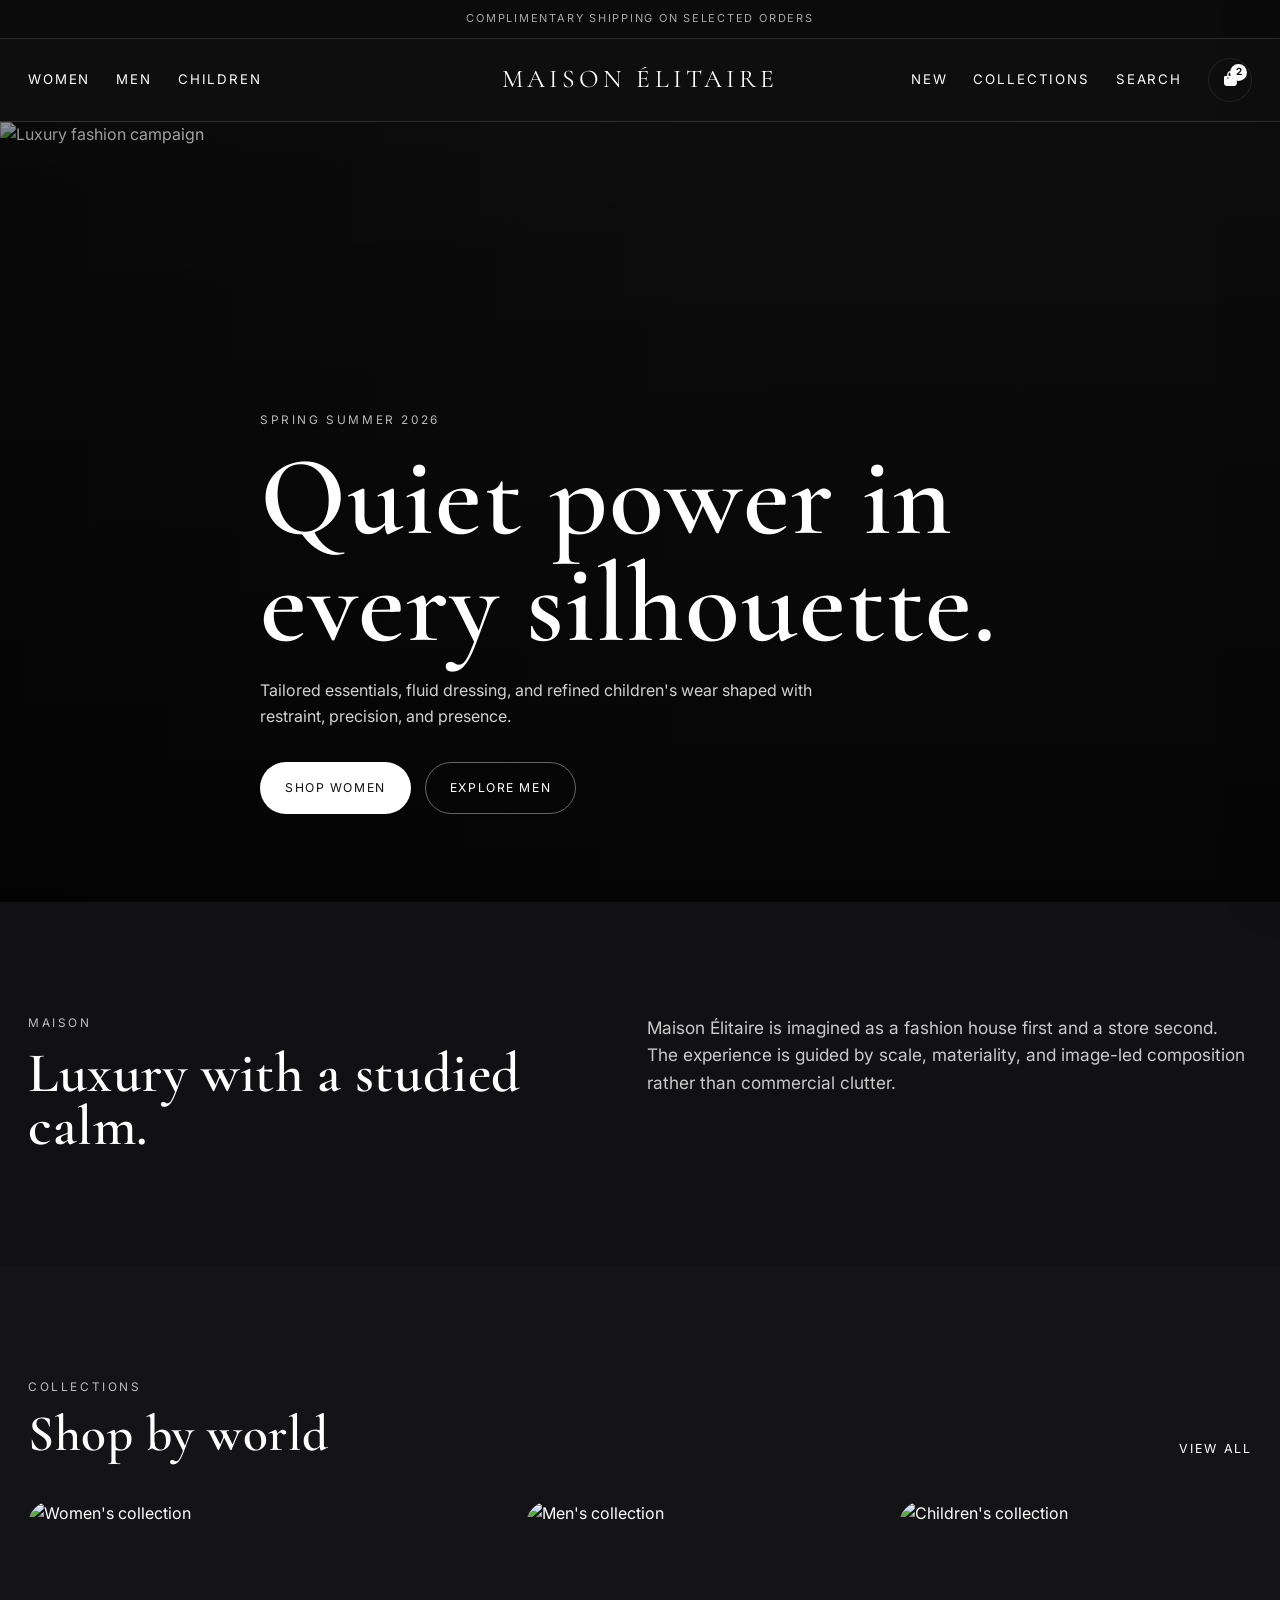
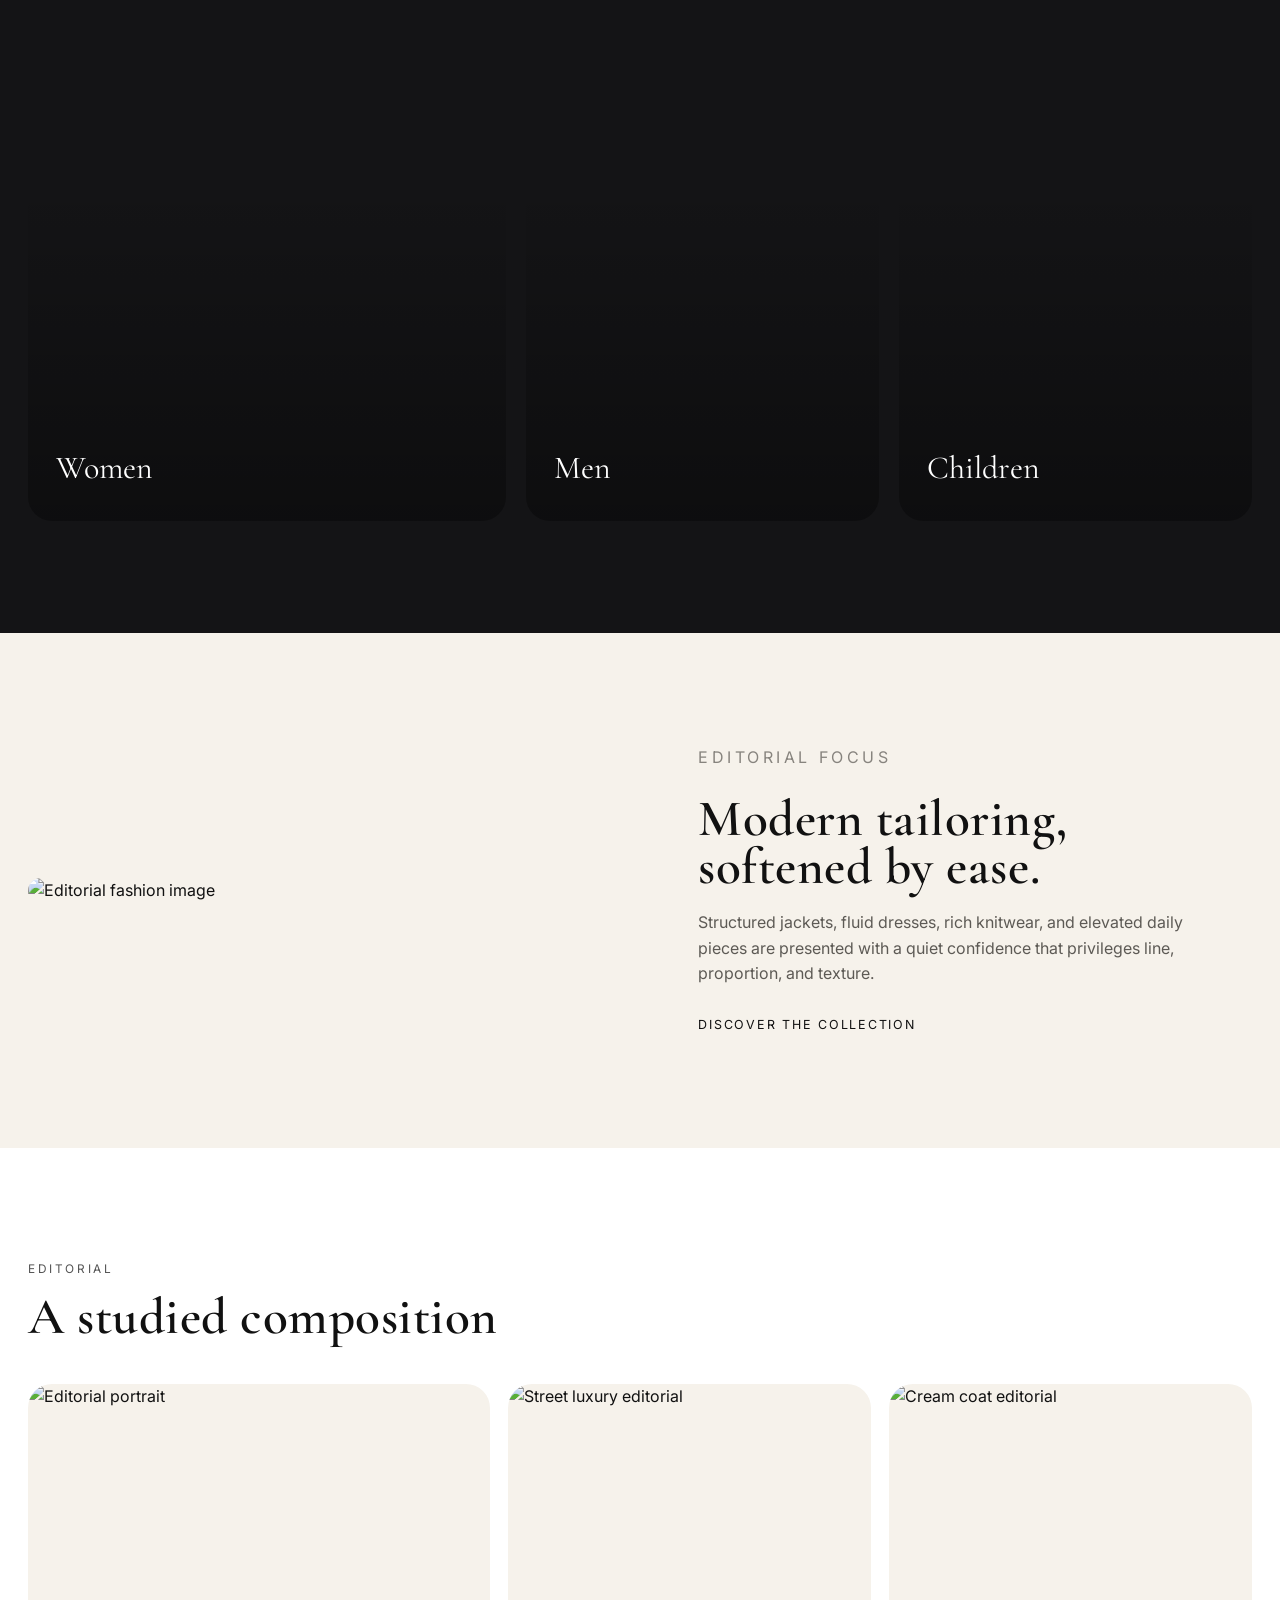
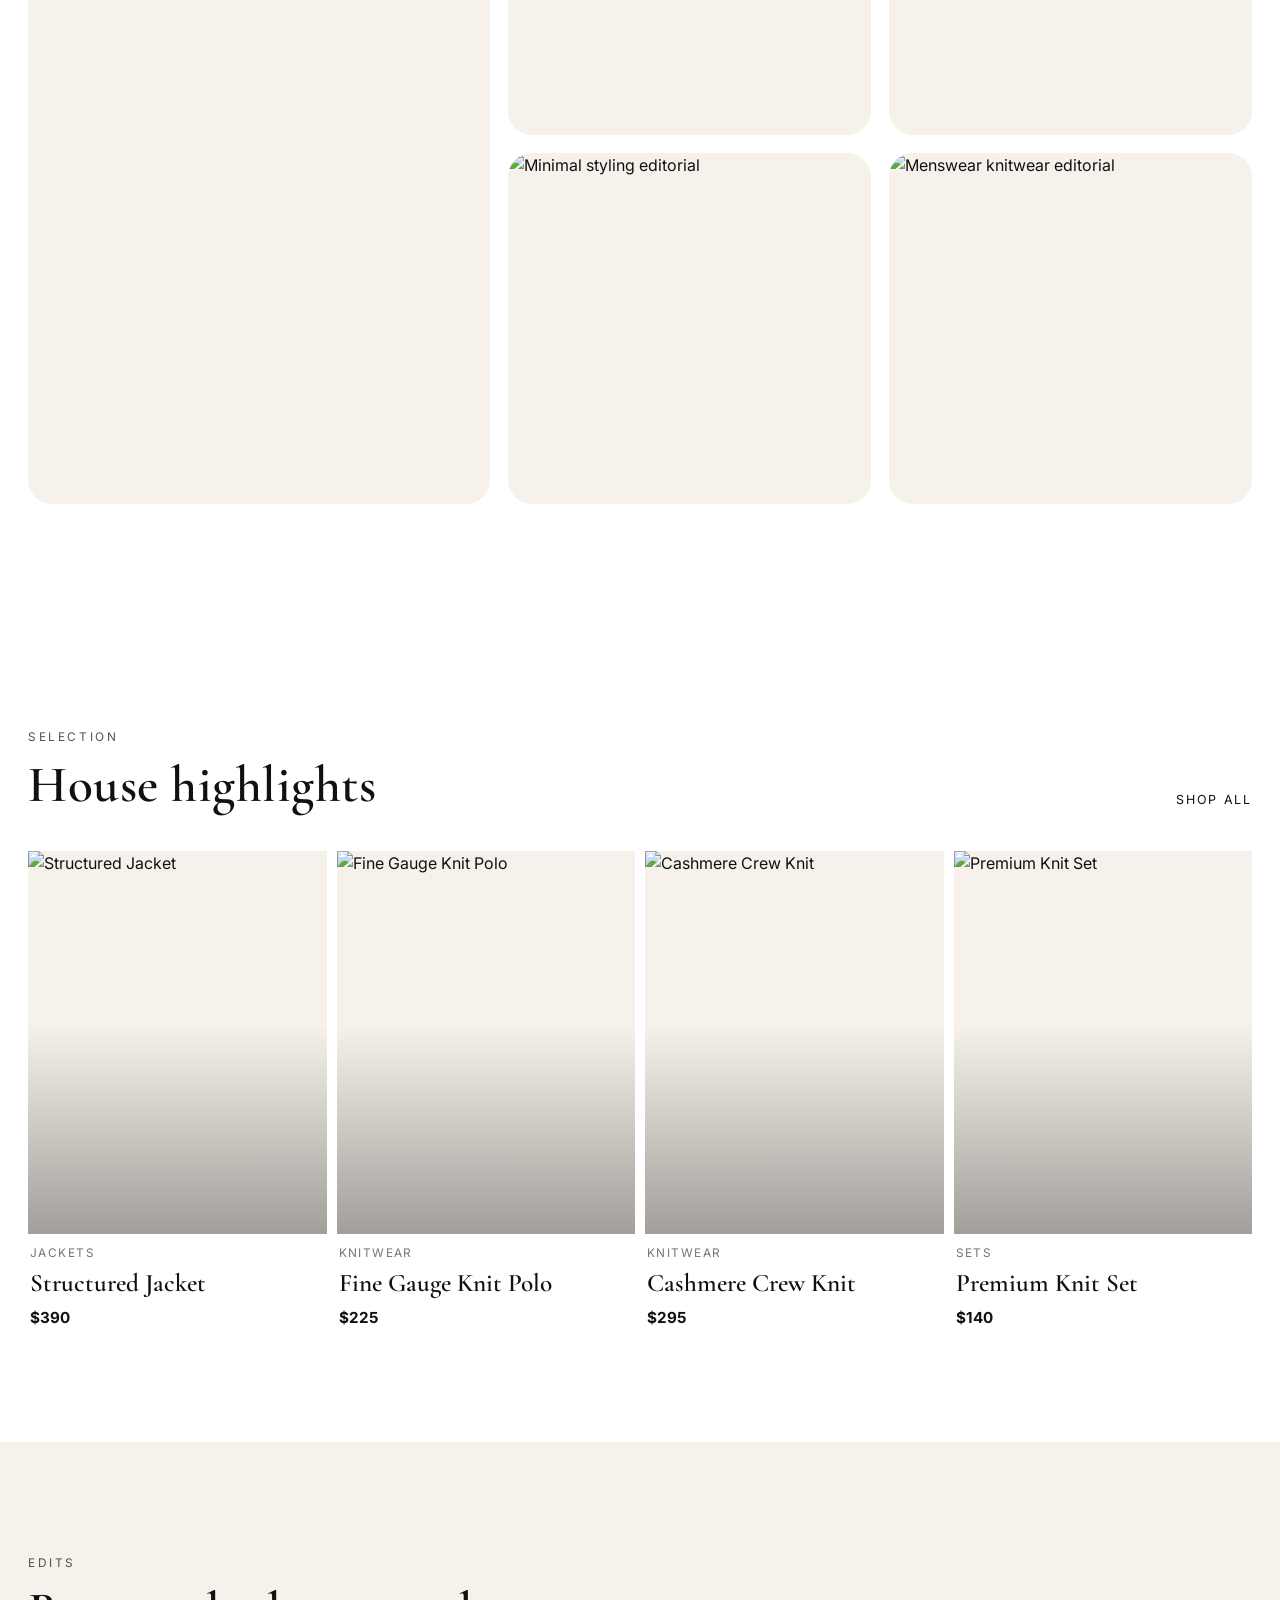
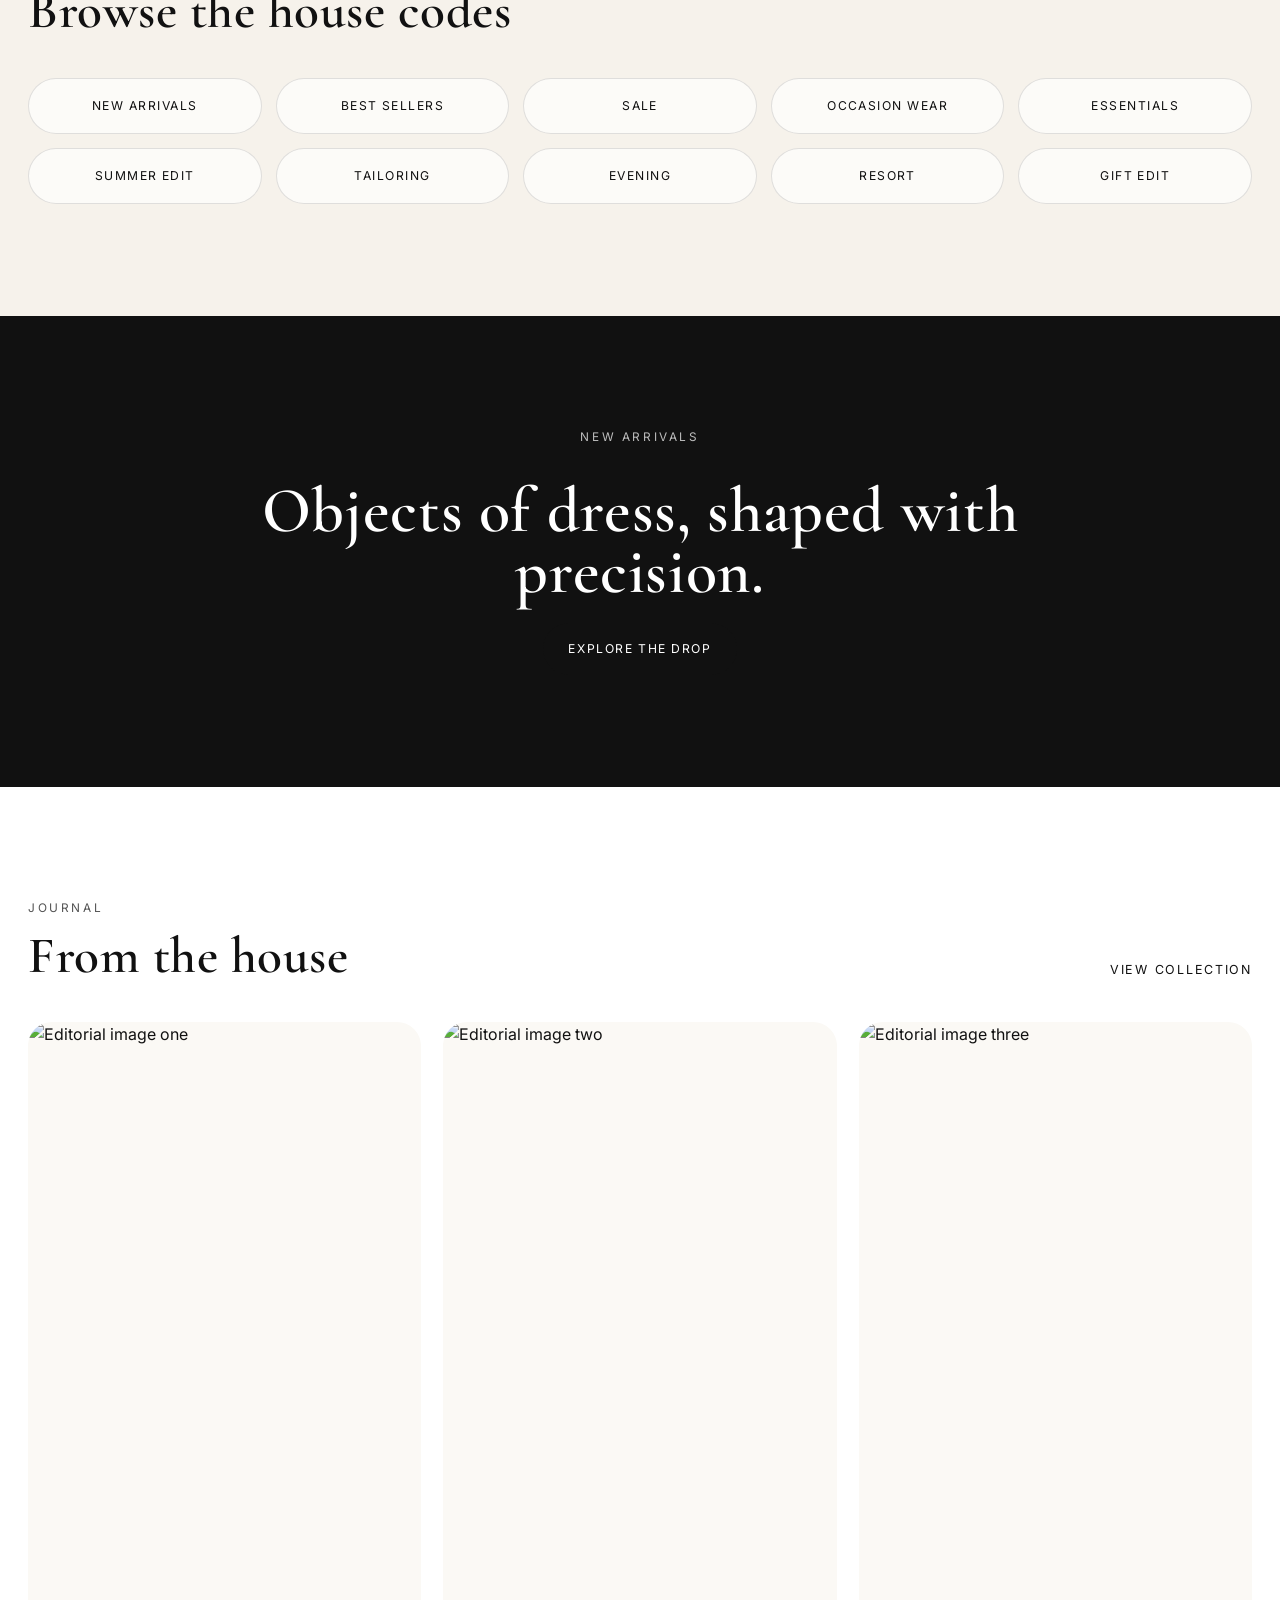
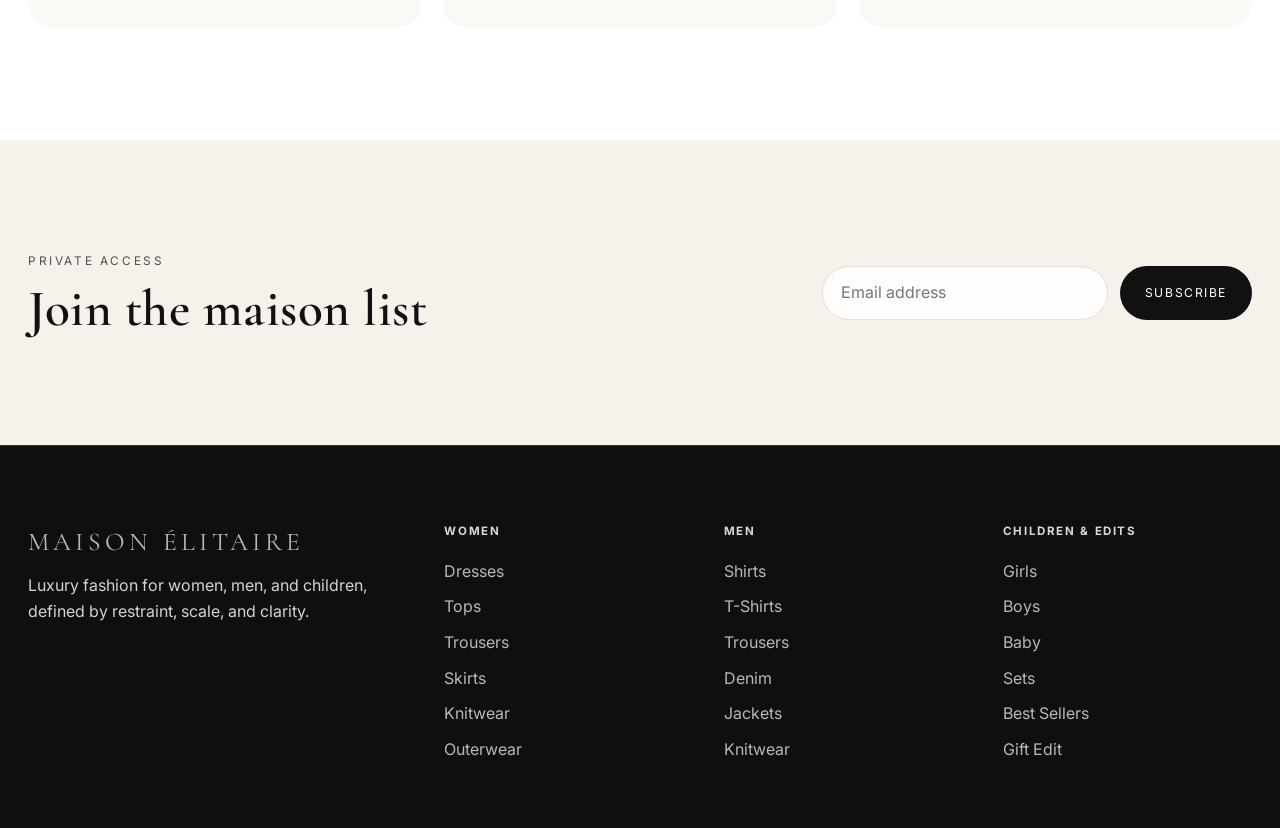
==== commit 7e245029: "Update index.html" ====
--- a/index.html
+++ b/index.html
@@ -3,7 +3,7 @@
 <head>
   <meta charset="UTF-8" />
   <meta name="viewport" content="width=device-width, initial-scale=1.0" />
-  <title>Maison Élitaire | Luxury Fashion House</title>
+  <title> Fashion House</title>
   <meta name="description" content="Maison Élitaire luxury fashion for women, men, and children." />
 
   <link rel="preconnect" href="https://fonts.googleapis.com">
--- a/styles.css
+++ b/styles.css
@@ -1,18 +1,22 @@
 :root {
   --bg: #0f0f10;
-  --bg-soft: #161617;
+  --bg-soft: #151516;
   --surface: #ffffff;
-  --surface-soft: #f5f3ef;
+  --surface-soft: #f6f2eb;
+  --surface-muted: #fbf9f5;
   --text: #111111;
-  --text-light: rgba(255, 255, 255, 0.88);
-  --muted: #6a6a6a;
+  --text-soft: #5d5a55;
+  --text-lighter: rgba(255, 255, 255, 0.82);
   --line: rgba(17, 17, 17, 0.12);
+  --line-soft: rgba(17, 17, 17, 0.08);
   --line-light: rgba(255, 255, 255, 0.14);
-  --accent: #d2c2a3;
-  --transition: 280ms ease;
+  --transition-fast: 180ms ease;
+  --transition-mid: 260ms ease;
+  --shadow: 0 24px 60px rgba(0, 0, 0, 0.08);
   --container: 1240px;
-  --radius: 0px;
-  --shadow: 0 24px 70px rgba(0, 0, 0, 0.08);
+  --radius-sm: 12px;
+  --radius-md: 18px;
+  --radius-lg: 24px;
 }
 
 * {
@@ -23,6 +27,7 @@
 
 html {
   scroll-behavior: smooth;
+  -webkit-text-size-adjust: 100%;
 }
 
 body {
@@ -32,6 +37,11 @@
   line-height: 1.6;
   -webkit-font-smoothing: antialiased;
   text-rendering: optimizeLegibility;
+  overflow-x: hidden;
+}
+
+body.no-scroll {
+  overflow: hidden;
 }
 
 img {
@@ -66,100 +76,151 @@
 }
 
 .container {
-  width: min(100% - 48px, var(--container));
+  width: min(100% - 56px, var(--container));
   margin: 0 auto;
 }
 
 .topbar {
-  height: 40px;
+  min-height: 38px;
   display: grid;
   place-items: center;
-  background: #0a0a0b;
-  color: rgba(255, 255, 255, 0.72);
+  padding: 10px 16px;
+  font-size: 11px;
+  text-transform: uppercase;
+  letter-spacing: 0.16em;
+  color: rgba(255, 255, 255, 0.64);
+  background: #0b0b0c;
   border-bottom: 1px solid var(--line-light);
-  font-size: 12px;
-  letter-spacing: 0.18em;
-  text-transform: uppercase;
+  text-align: center;
 }
 
 .light-page .topbar {
-  background: #faf8f4;
-  color: #5e5a54;
-  border-bottom: 1px solid rgba(17, 17, 17, 0.08);
+  background: #faf7f2;
+  color: #6f695f;
+  border-bottom: 1px solid var(--line-soft);
 }
 
 .navbar {
   position: sticky;
   top: 0;
-  z-index: 100;
+  z-index: 80;
   backdrop-filter: blur(14px);
-  background: rgba(15, 15, 16, 0.74);
+  background: rgba(15, 15, 16, 0.76);
   border-bottom: 1px solid var(--line-light);
 }
 
 .navbar-light {
-  background: rgba(255, 255, 255, 0.9);
-  border-bottom: 1px solid rgba(17, 17, 17, 0.08);
+  background: rgba(255, 255, 255, 0.92);
+  border-bottom: 1px solid var(--line-soft);
 }
 
 .nav-inner {
   min-height: 82px;
   display: grid;
-  grid-template-columns: auto 1fr auto;
+  grid-template-columns: 1fr auto 1fr;
   align-items: center;
   gap: 24px;
 }
 
+.nav-links {
+  display: flex;
+  align-items: center;
+  gap: 26px;
+}
+
+.nav-left {
+  justify-self: start;
+}
+
+.nav-right {
+  justify-self: end;
+}
+
+.nav-links a,
+.nav-text-btn {
+  font-size: 0.83rem;
+  text-transform: uppercase;
+  letter-spacing: 0.14em;
+  transition: opacity var(--transition-fast);
+  color: inherit;
+}
+
+.nav-links a:hover,
+.nav-text-btn:hover,
+.section-link:hover,
+.text-link:hover {
+  opacity: 0.6;
+}
+
 .brand {
-  justify-self: center;
   font-family: "Cormorant Garamond", serif;
-  font-size: clamp(1.6rem, 2vw, 2rem);
+  font-size: clamp(1.55rem, 2vw, 1.95rem);
   letter-spacing: 0.16em;
   text-transform: uppercase;
   white-space: nowrap;
 }
 
-.nav-links,
-.nav-actions {
-  display: flex;
-  align-items: center;
-  gap: 28px;
-}
-
-.nav-links {
-  justify-self: center;
-  margin-left: 24px;
-}
-
-.nav-links a,
-.icon-btn {
-  font-size: 0.86rem;
-  letter-spacing: 0.12em;
-  text-transform: uppercase;
-  transition: opacity var(--transition);
-}
-
-.nav-links a:hover,
-.icon-btn:hover {
-  opacity: 0.6;
-}
-
-.nav-actions {
-  justify-self: end;
+.nav-icon-btn,
+.nav-toggle,
+.overlay-close {
+  width: 44px;
+  height: 44px;
+  border-radius: 999px;
+  display: inline-grid;
+  place-items: center;
+  transition: background var(--transition-fast), transform var(--transition-fast);
+  position: relative;
+}
+
+.nav-icon-btn:hover,
+.nav-toggle:hover,
+.overlay-close:hover {
+  transform: translateY(-1px);
+}
+
+.navbar .nav-icon-btn:hover,
+.navbar .nav-toggle:hover {
+  background: rgba(255, 255, 255, 0.06);
+}
+
+.navbar-light .nav-icon-btn:hover,
+.navbar-light .nav-toggle:hover {
+  background: rgba(17, 17, 17, 0.04);
+}
+
+.nav-icon-btn i,
+.overlay-close i {
+  font-size: 0.95rem;
+}
+
+.cart-count {
+  position: absolute;
+  top: 6px;
+  right: 5px;
+  min-width: 17px;
+  height: 17px;
+  padding: 0 4px;
+  border-radius: 999px;
+  display: grid;
+  place-items: center;
+  font-size: 0.62rem;
+  font-weight: 700;
+  background: #fff;
+  color: #111;
+}
+
+.navbar-light .cart-count {
+  background: #111;
+  color: #fff;
 }
 
 .nav-toggle {
-  width: 42px;
-  height: 42px;
   display: none;
-  flex-direction: column;
-  justify-content: center;
-  gap: 6px;
 }
 
 .nav-toggle span {
-  width: 20px;
-  height: 1px;
+  width: 18px;
+  height: 1.4px;
   background: currentColor;
   display: block;
 }
@@ -167,19 +228,24 @@
 .mobile-menu {
   display: none;
   flex-direction: column;
-  padding: 0 24px 24px;
+  gap: 0;
+  padding: 10px 24px 20px;
   border-top: 1px solid rgba(255, 255, 255, 0.08);
 }
 
 .navbar-light .mobile-menu {
-  border-top: 1px solid rgba(17, 17, 17, 0.08);
-}
-
-.mobile-menu a {
-  padding: 14px 0;
-  font-size: 0.92rem;
+  border-top: 1px solid var(--line-soft);
+}
+
+.mobile-menu a,
+.mobile-search-btn {
+  min-height: 50px;
+  display: flex;
+  align-items: center;
+  font-size: 0.9rem;
   text-transform: uppercase;
-  letter-spacing: 0.12em;
+  letter-spacing: 0.14em;
+  color: inherit;
 }
 
 .mobile-menu.active {
@@ -188,7 +254,7 @@
 
 .hero {
   position: relative;
-  min-height: calc(100vh - 122px);
+  min-height: calc(100vh - 120px);
   display: flex;
   align-items: flex-end;
 }
@@ -207,33 +273,37 @@
 
 .hero-overlay {
   background:
-    linear-gradient(to top, rgba(0, 0, 0, 0.68), rgba(0, 0, 0, 0.16)),
-    linear-gradient(to right, rgba(0, 0, 0, 0.42), transparent 55%);
+    linear-gradient(to top, rgba(0, 0, 0, 0.68), rgba(0, 0, 0, 0.12)),
+    linear-gradient(to right, rgba(0, 0, 0, 0.34), transparent 58%);
 }
 
 .hero-content {
   position: relative;
   z-index: 2;
-  padding: 0 0 84px;
   max-width: 760px;
+  padding: 0 0 88px;
 }
 
 .eyebrow {
-  font-size: 0.75rem;
+  margin-bottom: 14px;
+  font-size: 0.74rem;
+  text-transform: uppercase;
   letter-spacing: 0.22em;
-  text-transform: uppercase;
   opacity: 0.72;
-  margin-bottom: 16px;
 }
 
 .hero h1,
+.intro-statement h2,
+.section-head h2,
+.split-copy h2,
+.campaign-inner h2,
+.newsletter h2,
 .listing-hero h1,
 .product-summary h1,
-.section-head h2,
-.statement h2,
-.split-copy h2,
-.campaign-inner h2,
-.newsletter h2 {
+.quick-view-copy h2,
+.search-header h2,
+.cart-header h2,
+.empty-products-state h2 {
   font-family: "Cormorant Garamond", serif;
   font-weight: 600;
   line-height: 0.95;
@@ -241,56 +311,66 @@
 }
 
 .hero h1 {
-  font-size: clamp(3.4rem, 9vw, 7.4rem);
-  max-width: 800px;
+  font-size: clamp(3.1rem, 8.8vw, 7.2rem);
+  max-width: 760px;
 }
 
 .hero-copy,
+.intro-copy,
+.split-copy p,
+.section-note,
 .listing-copy,
-.split-copy p,
-.statement p,
 .product-description,
-.newsletter-form input,
 .footer-copy,
-.accordion-content p {
+.quick-view-description,
+.accordion-content p,
+.cart-benefits span,
+.search-featured span,
+.journal-content p,
+.empty-products-state p {
+  color: var(--text-lighter);
   font-size: 1rem;
-  color: rgba(255, 255, 255, 0.82);
 }
 
 .light-page .listing-copy,
 .light-page .product-description,
 .light-page .footer-copy,
-.light-page .accordion-content p {
-  color: #555;
+.light-page .quick-view-description,
+.light-page .accordion-content p,
+.light-page .section-note,
+.light-page .journal-content p,
+.light-page .empty-products-state p {
+  color: var(--text-soft);
 }
 
 .hero-copy {
-  max-width: 580px;
+  max-width: 560px;
   margin-top: 20px;
 }
 
 .hero-actions {
   display: flex;
+  gap: 14px;
   flex-wrap: wrap;
-  gap: 14px;
   margin-top: 32px;
 }
 
 .btn {
+  min-height: 52px;
+  padding: 0 24px;
+  border-radius: 999px;
   display: inline-flex;
   align-items: center;
   justify-content: center;
-  min-height: 52px;
-  padding: 0 26px;
+  font-size: 0.76rem;
+  text-transform: uppercase;
+  letter-spacing: 0.13em;
   border: 1px solid transparent;
-  text-transform: uppercase;
-  letter-spacing: 0.12em;
-  font-size: 0.76rem;
-  transition: transform var(--transition), background var(--transition), color var(--transition), border-color var(--transition);
+  transition: transform var(--transition-fast), background var(--transition-fast), color var(--transition-fast), border-color var(--transition-fast);
 }
 
 .btn:hover {
-  transform: translateY(-2px);
+  transform: translateY(-1px);
 }
 
 .btn-light {
@@ -299,8 +379,8 @@
 }
 
 .btn-outline-light {
-  border-color: rgba(255, 255, 255, 0.44);
   color: #fff;
+  border-color: rgba(255, 255, 255, 0.38);
 }
 
 .btn-dark {
@@ -309,7 +389,7 @@
 }
 
 .btn-outline-dark {
-  border-color: rgba(17, 17, 17, 0.18);
+  border-color: rgba(17, 17, 17, 0.14);
   color: #111;
 }
 
@@ -318,28 +398,28 @@
 }
 
 .section {
-  padding: 100px 0;
-}
-
-.statement {
+  padding: 112px 0;
+}
+
+.intro-statement {
   background: #111113;
 }
 
-.statement-grid {
-  display: grid;
-  grid-template-columns: 1fr 1fr;
-  gap: 60px;
+.intro-grid {
+  display: grid;
+  grid-template-columns: 0.95fr 1.05fr;
+  gap: 72px;
   align-items: start;
 }
 
-.statement h2 {
-  font-size: clamp(2.2rem, 4vw, 4rem);
-}
-
-.statement p {
-  color: rgba(255, 255, 255, 0.76);
-  font-size: 1.1rem;
-  max-width: 640px;
+.intro-statement h2 {
+  font-size: clamp(2.3rem, 4.4vw, 4.2rem);
+}
+
+.intro-copy {
+  color: rgba(255, 255, 255, 0.78);
+  font-size: 1.08rem;
+  max-width: 620px;
 }
 
 .categories {
@@ -350,37 +430,49 @@
   display: flex;
   justify-content: space-between;
   align-items: end;
+  gap: 24px;
   margin-bottom: 42px;
-  gap: 24px;
 }
 
 .section-head h2 {
-  font-size: clamp(2rem, 4vw, 3.5rem);
+  font-size: clamp(2rem, 4vw, 3.4rem);
+}
+
+.section-link,
+.text-link {
+  font-size: 0.78rem;
+  text-transform: uppercase;
+  letter-spacing: 0.14em;
 }
 
 .category-grid {
   display: grid;
-  grid-template-columns: 1.1fr 0.9fr 0.9fr;
+  grid-template-columns: 1.15fr 0.85fr 0.85fr;
   gap: 20px;
 }
 
 .category-card {
   position: relative;
+  overflow: hidden;
+  border-radius: var(--radius-lg);
   min-height: 520px;
-  overflow: hidden;
-}
-
-.category-card.tall {
+}
+
+.category-large {
   min-height: 620px;
 }
 
 .category-card img,
+.split-media img,
 .product-media img,
 .journal-card img,
-.split-media img,
 .listing-hero-image img,
 .gallery-main img,
-.gallery-thumbs img {
+.gallery-thumbs img,
+.mosaic-card img,
+.quick-view-image-wrap img,
+.search-featured img,
+.cart-item img {
   width: 100%;
   height: 100%;
   object-fit: cover;
@@ -391,13 +483,15 @@
   content: "";
   position: absolute;
   inset: 0;
-  background: linear-gradient(to top, rgba(0, 0, 0, 0.36), transparent 50%);
+  background: linear-gradient(to top, rgba(0, 0, 0, 0.34), transparent 55%);
   pointer-events: none;
 }
 
 .category-overlay {
   position: absolute;
-  inset: auto 0 0 0;
+  left: 0;
+  right: 0;
+  bottom: 0;
   padding: 28px;
   z-index: 2;
 }
@@ -407,33 +501,31 @@
   font-size: 2rem;
 }
 
-.category-card img,
-.product-media img,
-.journal-card img,
+.split-feature,
+.newsletter,
+.home-edits {
+  background: var(--surface-soft);
+  color: #111;
+}
+
+.split-grid {
+  display: grid;
+  grid-template-columns: 1.06fr 0.94fr;
+  gap: 46px;
+  align-items: center;
+}
+
 .split-media img,
-.gallery-main img {
-  transition: transform 700ms ease;
-}
-
-.category-card:hover img,
-.product-card:hover .product-media img,
-.journal-card:hover img,
-.split-media:hover img,
-.gallery-main:hover img {
-  transform: scale(1.04);
-}
-
-.feature-split,
-.newsletter {
-  background: #f5f2ed;
-  color: #111;
-}
-
-.split-grid {
-  display: grid;
-  grid-template-columns: 1.1fr 0.9fr;
-  gap: 44px;
-  align-items: center;
+.listing-hero-image img,
+.journal-card,
+.gallery-main,
+.thumb,
+.mosaic-card,
+.product-media,
+.quick-view-image-wrap,
+.search-featured article,
+.cart-item {
+  border-radius: var(--radius-lg);
 }
 
 .split-copy h2 {
@@ -442,33 +534,78 @@
 }
 
 .split-copy p {
-  color: #5f5b56;
+  color: var(--text-soft);
+  max-width: 520px;
   margin-bottom: 24px;
 }
 
-.text-link {
-  display: inline-block;
-  text-transform: uppercase;
-  font-size: 0.78rem;
-  letter-spacing: 0.14em;
-  border-bottom: 1px solid #111;
-  padding-bottom: 4px;
-}
-
+.editorial-mosaic,
 .featured-products,
 .journal {
   background: #fff;
   color: #111;
 }
 
+.section-note {
+  max-width: 380px;
+  text-align: right;
+}
+
+.mosaic-grid {
+  display: grid;
+  grid-template-columns: 1.12fr 0.88fr 0.88fr;
+  grid-template-areas:
+    "a b c"
+    "a d e";
+  gap: 18px;
+}
+
+.mosaic-card {
+  overflow: hidden;
+  background: var(--surface-soft);
+  position: relative;
+}
+
+.mosaic-a { grid-area: a; min-height: 720px; }
+.mosaic-b { grid-area: b; min-height: 350px; }
+.mosaic-c { grid-area: c; min-height: 350px; }
+.mosaic-d { grid-area: d; min-height: 350px; }
+.mosaic-e { grid-area: e; min-height: 350px; }
+
+.editorial-shop-trigger {
+  cursor: pointer;
+  outline: none;
+}
+
+.editorial-hover-pill {
+  position: absolute;
+  left: 18px;
+  bottom: 18px;
+  min-height: 42px;
+  padding: 0 18px;
+  border-radius: 999px;
+  background: rgba(255, 255, 255, 0.92);
+  color: #111;
+  font-size: 0.72rem;
+  text-transform: uppercase;
+  letter-spacing: 0.14em;
+  opacity: 0;
+  transform: translateY(8px);
+  transition: opacity var(--transition-fast), transform var(--transition-fast);
+  pointer-events: none;
+}
+
+.editorial-shop-trigger:hover .editorial-hover-pill,
+.editorial-shop-trigger:focus .editorial-hover-pill,
+.editorial-shop-trigger:focus-within .editorial-hover-pill {
+  opacity: 1;
+  transform: translateY(0);
+}
+
 .product-grid {
   display: grid;
   grid-template-columns: repeat(4, 1fr);
-  gap: 24px;
-}
-
-.product-card {
-  background: #fff;
+  gap: 10px;
 }
 
 .product-card a {
@@ -479,30 +616,84 @@
   position: relative;
   aspect-ratio: 0.78 / 1;
   overflow: hidden;
-  background: #f1efeb;
+  background: var(--surface-soft);
+}
+
+.product-quick-view {
+  position: absolute;
+  left: 18px;
+  right: 18px;
+  bottom: 18px;
+  min-height: 44px;
+  border-radius: 999px;
+  background: rgba(255, 255, 255, 0.92);
+  color: #111;
+  font-size: 0.75rem;
+  text-transform: uppercase;
+  letter-spacing: 0.14em;
+  opacity: 0;
+  transform: translateY(8px);
+  transition: opacity var(--transition-fast), transform var(--transition-fast);
+}
+
+.product-card:hover .product-quick-view,
+.product-card:focus-within .product-quick-view {
+  opacity: 1;
+  transform: translateY(0);
 }
 
 .product-info {
-  padding: 18px 2px 0;
+  padding: 10px 2px 0;
+}
+
+.product-category {
+  font-size: 0.74rem;
+  text-transform: uppercase;
+  letter-spacing: 0.12em;
+  color: #7a756d;
+  margin-bottom: 8px;
 }
 
 .product-info h3 {
   font-family: "Cormorant Garamond", serif;
-  font-size: 1.6rem;
+  font-size: 1.58rem;
   font-weight: 600;
-  color: #111;
-}
-
-.product-info p {
-  color: #777;
-  font-size: 0.92rem;
-  margin: 4px 0 10px;
+  line-height: 1.02;
+  color: #111;
+  margin-bottom: 8px;
 }
 
 .product-info strong {
-  color: #111;
   font-size: 0.95rem;
-  font-weight: 600;
+  color: #111;
+}
+
+.edits-grid {
+  display: grid;
+  grid-template-columns: repeat(5, 1fr);
+  gap: 14px;
+}
+
+.edits-grid a {
+  min-height: 56px;
+  display: flex;
+  align-items: center;
+  justify-content: center;
+  padding: 0 16px;
+  border: 1px solid var(--line);
+  border-radius: 999px;
+  font-size: 0.76rem;
+  text-transform: uppercase;
+  letter-spacing: 0.12em;
+  color: #111;
+  background: rgba(255, 255, 255, 0.65);
+  transition: background var(--transition-fast), transform var(--transition-fast);
+  text-align: center;
+}
+
+.edits-grid a:hover {
+  background: #fff;
+  transform: translateY(-1px);
 }
 
 .campaign-banner {
@@ -513,12 +704,12 @@
 .campaign-inner {
   display: grid;
   justify-items: center;
+  gap: 20px;
   text-align: center;
-  gap: 22px;
 }
 
 .campaign-inner h2 {
-  font-size: clamp(2.4rem, 5vw, 5rem);
+  font-size: clamp(2.4rem, 5vw, 4.9rem);
   max-width: 820px;
 }
 
@@ -529,8 +720,8 @@
 }
 
 .journal-card {
-  background: #faf8f4;
   overflow: hidden;
+  background: var(--surface-muted);
 }
 
 .journal-card img {
@@ -546,10 +737,6 @@
   font-size: 1.8rem;
   color: #111;
   margin-bottom: 8px;
-}
-
-.journal-content p {
-  color: #666;
 }
 
 .newsletter-grid {
@@ -570,18 +757,24 @@
   width: min(100%, 560px);
 }
 
+.newsletter-form input,
+.search-form input,
+.products-toolbar select {
+  min-height: 54px;
+  border-radius: 999px;
+  border: 1px solid var(--line);
+  background: rgba(255, 255, 255, 0.82);
+  color: #111;
+  padding: 0 18px;
+  outline: none;
+}
+
 .newsletter-form input {
   flex: 1;
-  min-height: 54px;
-  padding: 0 18px;
-  border: 1px solid rgba(17, 17, 17, 0.12);
-  outline: none;
-  color: #111;
-  background: rgba(255, 255, 255, 0.72);
 }
 
 .footer {
-  padding: 72px 0 56px;
+  padding: 76px 0 56px;
   background: #0f0f10;
   color: rgba(255, 255, 255, 0.84);
   border-top: 1px solid var(--line-light);
@@ -590,12 +783,12 @@
 .footer-light {
   background: #fff;
   color: #111;
-  border-top: 1px solid rgba(17, 17, 17, 0.08);
+  border-top: 1px solid var(--line-soft);
 }
 
 .footer-grid {
   display: grid;
-  grid-template-columns: 1.6fr 1fr 1fr 1fr;
+  grid-template-columns: 1.55fr 1fr 1fr 1fr;
   gap: 30px;
 }
 
@@ -605,32 +798,27 @@
 }
 
 .footer h4 {
+  font-size: 0.72rem;
   text-transform: uppercase;
-  letter-spacing: 0.12em;
-  font-size: 0.72rem;
+  letter-spacing: 0.14em;
   margin-bottom: 18px;
 }
 
 .footer a {
   display: block;
   margin-bottom: 10px;
-  color: inherit;
-  opacity: 0.82;
-}
-
-.footer-copy {
-  max-width: 420px;
+  opacity: 0.84;
 }
 
 .listing-hero {
-  padding: 72px 0 40px;
+  padding: 78px 0 44px;
   background: #fff;
   color: #111;
 }
 
 .listing-hero-grid {
   display: grid;
-  grid-template-columns: 0.95fr 1.05fr;
+  grid-template-columns: 0.96fr 1.04fr;
   gap: 34px;
   align-items: center;
 }
@@ -641,46 +829,53 @@
 }
 
 .listing-hero-image img {
-  aspect-ratio: 1.2 / 1;
-  object-fit: cover;
+  aspect-ratio: 1.18 / 1;
 }
 
 .product-listing-page {
   background: #fff;
   color: #111;
-  padding-top: 32px;
+  padding-top: 28px;
 }
 
 .product-page-grid {
   display: grid;
   grid-template-columns: 280px 1fr;
-  gap: 34px;
+  gap: 36px;
   align-items: start;
 }
 
 .filters {
   position: sticky;
-  top: 118px;
-  padding: 22px 0;
+  top: 116px;
+  padding: 18px 0;
 }
 
 .filter-group + .filter-group {
   margin-top: 28px;
   padding-top: 28px;
-  border-top: 1px solid rgba(17, 17, 17, 0.08);
+  border-top: 1px solid var(--line-soft);
 }
 
 .filter-group h3 {
   font-family: "Cormorant Garamond", serif;
-  font-size: 1.5rem;
+  font-size: 1.48rem;
   margin-bottom: 14px;
 }
 
 .filter-group label {
   display: block;
-  color: #555;
   margin-bottom: 10px;
-  font-size: 0.96rem;
+}
+
+.filter-group label a {
+  color: var(--text-soft);
+  font-size: 0.95rem;
+  transition: opacity var(--transition-fast);
+}
+
+.filter-group label a:hover {
+  opacity: 0.6;
 }
 
 .products-toolbar {
@@ -688,45 +883,102 @@
   justify-content: space-between;
   gap: 18px;
   align-items: center;
-  margin-bottom: 30px;
+  margin-bottom: 20px;
   padding-bottom: 18px;
-  border-bottom: 1px solid rgba(17, 17, 17, 0.08);
+  border-bottom: 1px solid var(--line-soft);
 }
 
 .products-toolbar p {
-  color: #555;
-}
-
-.products-toolbar select {
-  border: 1px solid rgba(17, 17, 17, 0.12);
-  min-height: 48px;
-  padding: 0 16px;
-  background: #fff;
-  color: #111;
-}
-
-.listing-grid {
-  grid-template-columns: repeat(3, 1fr);
-}
-
-.size-pills {
+  color: var(--text-soft);
+}
+
+.products-toolbar-actions {
+  display: flex;
+  gap: 12px;
+  align-items: center;
+}
+
+.active-filters {
   display: flex;
   flex-wrap: wrap;
   gap: 10px;
-}
-
-.size-pills button {
-  min-width: 48px;
-  min-height: 44px;
-  border: 1px solid rgba(17, 17, 17, 0.14);
-  color: #111;
-  transition: all var(--transition);
-}
-
-.size-pills button:hover,
-.size-pills button.active {
+  margin-bottom: 24px;
+}
+
+.active-filter-pill {
+  min-height: 38px;
+  padding: 0 14px;
+  border-radius: 999px;
+  border: 1px solid var(--line);
+  display: inline-flex;
+  align-items: center;
+  gap: 8px;
+  font-size: 0.74rem;
+  text-transform: uppercase;
+  letter-spacing: 0.12em;
+  color: #111;
+  background: var(--surface-muted);
+}
+
+.active-filter-pill a {
+  opacity: 0.7;
+}
+
+.listing-grid {
+  grid-template-columns: repeat(3, 1fr);
+}
+
+.products-pagination {
+  display: flex;
+  flex-wrap: wrap;
+  gap: 10px;
+  margin-top: 34px;
+}
+
+.products-pagination button {
+  min-width: 42px;
+  height: 42px;
+  border-radius: 999px;
+  border: 1px solid var(--line);
+  color: #111;
+  background: #fff;
+  transition: background var(--transition-fast), color var(--transition-fast), border-color var(--transition-fast);
+}
+
+.products-pagination button.active,
+.products-pagination button:hover {
   background: #111;
   color: #fff;
+  border-color: #111;
+}
+
+.empty-products-state {
+  padding: 56px 0 24px;
+}
+
+.empty-products-state h2 {
+  font-size: clamp(2.2rem, 5vw, 3.6rem);
+  color: #111;
+  margin-bottom: 10px;
+}
+
+.empty-products-state p {
+  margin-bottom: 24px;
+}
+
+.product-breadcrumb-wrap {
+  background: #fff;
+  padding: 18px 0 0;
+}
+
+.product-breadcrumb {
+  display: flex;
+  flex-wrap: wrap;
+  gap: 8px;
+  color: #7a756d;
+  font-size: 0.78rem;
+  text-transform: uppercase;
+  letter-spacing: 0.12em;
 }
 
 .product-detail {
@@ -736,7 +988,7 @@
 
 .product-detail-grid {
   display: grid;
-  grid-template-columns: 1.15fr 0.85fr;
+  grid-template-columns: 1.12fr 0.88fr;
   gap: 44px;
   align-items: start;
 }
@@ -753,11 +1005,10 @@
 }
 
 .thumb {
+  overflow: hidden;
   border: 1px solid rgba(17, 17, 17, 0.1);
-  padding: 0;
-  overflow: hidden;
   opacity: 0.72;
-  transition: opacity var(--transition), border-color var(--transition);
+  transition: opacity var(--transition-fast), border-color var(--transition-fast);
 }
 
 .thumb.active {
@@ -766,8 +1017,8 @@
 }
 
 .gallery-main {
-  background: #f5f2ed;
   overflow: hidden;
+  background: var(--surface-soft);
 }
 
 .gallery-main img {
@@ -780,8 +1031,8 @@
 
 .product-summary h1 {
   font-size: clamp(2.8rem, 5vw, 4.4rem);
+  color: #111;
   margin-bottom: 18px;
-  color: #111;
 }
 
 .price-row {
@@ -797,28 +1048,53 @@
 }
 
 .price-row span {
-  color: #777;
+  color: #7a756d;
   font-size: 0.92rem;
 }
 
 .product-description {
-  margin-bottom: 28px;
+  margin-bottom: 30px;
 }
 
 .detail-block {
   margin-bottom: 24px;
 }
 
-.detail-block h3 {
+.detail-block h3,
+.option-label {
+  margin-bottom: 12px;
+  font-size: 0.76rem;
   text-transform: uppercase;
-  letter-spacing: 0.12em;
-  font-size: 0.78rem;
-  margin-bottom: 12px;
-  color: #555;
+  letter-spacing: 0.14em;
+  color: #6e6962;
+}
+
+.size-pills {
+  display: flex;
+  flex-wrap: wrap;
+  gap: 10px;
+}
+
+.size-pills button {
+  min-width: 48px;
+  min-height: 42px;
+  padding: 0 14px;
+  border-radius: 999px;
+  border: 1px solid rgba(17, 17, 17, 0.14);
+  color: #111;
+  transition: background var(--transition-fast), color var(--transition-fast), border-color var(--transition-fast);
+}
+
+.size-pills button:hover,
+.size-pills button.active {
+  background: #111;
+  color: #fff;
+  border-color: #111;
 }
 
 .color-swatches {
   display: flex;
+  flex-wrap: wrap;
   gap: 10px;
 }
 
@@ -827,48 +1103,70 @@
   height: 34px;
   border-radius: 50%;
   border: 1px solid rgba(17, 17, 17, 0.18);
+  position: relative;
 }
 
 .swatch.active {
   box-shadow: 0 0 0 4px rgba(17, 17, 17, 0.08);
 }
 
-.swatch-black {
-  background: #141414;
-}
-
-.swatch-cream {
-  background: #d9d0c2;
-}
-
-.swatch-brown {
-  background: #7f5f49;
-}
+.swatch-label {
+  font-size: 0.8rem;
+  color: var(--text-soft);
+}
+
+.swatch-black { background: #161616; }
+.swatch-cream { background: #d7cfc3; }
+.swatch-brown { background: #7d5e49; }
+.swatch-grey { background: #9b9b9b; }
+.swatch-stone { background: #b8ad9b; }
+.swatch-ivory { background: #ece6d8; }
+.swatch-camel { background: #b98752; }
+.swatch-soft-grey { background: #bdbdbd; }
+.swatch-champagne { background: #d9c29b; }
 
 .product-actions {
   display: grid;
   gap: 12px;
-  margin: 28px 0 34px;
+  margin: 30px 0 24px;
+}
+
+.product-benefits {
+  display: grid;
+  gap: 16px;
+  margin-bottom: 28px;
+}
+
+.product-benefits strong {
+  display: block;
+  margin-bottom: 2px;
+  font-size: 0.9rem;
+  color: #111;
+}
+
+.product-benefits span {
+  color: var(--text-soft);
+  font-size: 0.95rem;
 }
 
 .accordion {
-  border-top: 1px solid rgba(17, 17, 17, 0.08);
+  border-top: 1px solid var(--line-soft);
 }
 
 .accordion-item {
-  border-bottom: 1px solid rgba(17, 17, 17, 0.08);
+  border-bottom: 1px solid var(--line-soft);
 }
 
 .accordion-btn {
   width: 100%;
-  min-height: 64px;
+  min-height: 62px;
   display: flex;
   justify-content: space-between;
   align-items: center;
   color: #111;
+  font-size: 0.77rem;
   text-transform: uppercase;
-  letter-spacing: 0.1em;
-  font-size: 0.78rem;
+  letter-spacing: 0.14em;
 }
 
 .accordion-btn::after {
@@ -883,11 +1181,11 @@
 .accordion-content {
   max-height: 0;
   overflow: hidden;
-  transition: max-height 320ms ease;
+  transition: max-height var(--transition-mid);
 }
 
 .accordion-item.active .accordion-content {
-  max-height: 160px;
+  max-height: 220px;
 }
 
 .accordion-content p {
@@ -895,35 +1193,374 @@
 }
 
 .related-products {
-  padding-top: 30px;
-}
-
-.reveal {
+  padding-top: 26px;
+}
+
+.overlay {
+  position: fixed;
+  inset: 0;
+  z-index: 120;
+  display: flex;
+  align-items: center;
+  justify-content: center;
+  padding: 28px;
+  background: rgba(9, 9, 10, 0.42);
   opacity: 0;
-  transform: translateY(34px);
-  transition: opacity 800ms ease, transform 800ms ease;
-}
-
-.reveal.visible {
+  pointer-events: none;
+  transition: opacity var(--transition-mid);
+}
+
+.overlay.active {
   opacity: 1;
+  pointer-events: auto;
+}
+
+.overlay-panel {
+  position: relative;
+  width: min(100%, 1180px);
+  background: #fff;
+  color: #111;
+  border-radius: 28px;
+  box-shadow: var(--shadow);
+  transform: translateY(8px);
+  transition: transform var(--transition-mid);
+}
+
+.overlay.active .overlay-panel {
   transform: translateY(0);
 }
 
-@media (max-width: 1120px) {
+.overlay-close {
+  position: absolute;
+  top: 18px;
+  right: 18px;
+  z-index: 4;
+  background: rgba(17, 17, 17, 0.04);
+}
+
+.search-panel {
+  padding: 42px 42px 34px;
+  max-width: 980px;
+}
+
+.search-header h2 {
+  font-size: clamp(2.2rem, 4vw, 4rem);
+  margin-bottom: 26px;
+}
+
+.search-form {
+  margin-bottom: 20px;
+}
+
+.search-form input {
+  width: 100%;
+}
+
+.search-suggestions {
+  display: flex;
+  flex-wrap: wrap;
+  gap: 10px;
+  margin-bottom: 30px;
+}
+
+.search-suggestions button {
+  min-height: 40px;
+  padding: 0 16px;
+  border-radius: 999px;
+  border: 1px solid var(--line);
+  color: #111;
+}
+
+.search-results-grid {
+  display: grid;
+  grid-template-columns: 1fr 1fr;
+  gap: 18px;
+}
+
+.search-featured,
+.search-result-card {
+  display: grid;
+  gap: 18px;
+}
+
+.search-featured article,
+.search-result-card {
+  display: grid;
+  grid-template-columns: 120px 1fr;
+  gap: 16px;
+  background: var(--surface-muted);
+  padding: 14px;
+  border-radius: var(--radius-lg);
+}
+
+.search-featured img,
+.search-result-card img {
+  aspect-ratio: 1 / 1.1;
+  border-radius: var(--radius-md);
+}
+
+.search-featured p,
+.search-result-card h4 {
+  font-family: "Cormorant Garamond", serif;
+  font-size: 1.55rem;
+  color: #111;
+  line-height: 1.02;
+}
+
+.search-result-card p {
+  color: var(--text-soft);
+  font-size: 0.88rem;
+  margin: 6px 0;
+}
+
+.search-result-card strong {
+  color: #111;
+}
+
+.cart-drawer {
+  position: fixed;
+  inset: 0;
+  z-index: 130;
+  pointer-events: none;
+}
+
+.cart-drawer.active {
+  pointer-events: auto;
+}
+
+.cart-overlay {
+  position: absolute;
+  inset: 0;
+  background: rgba(9, 9, 10, 0.42);
+  opacity: 0;
+  transition: opacity var(--transition-mid);
+}
+
+.cart-drawer.active .cart-overlay {
+  opacity: 1;
+}
+
+.cart-panel {
+  position: absolute;
+  top: 0;
+  right: 0;
+  width: min(100%, 500px);
+  height: 100%;
+  background: #fff;
+  color: #111;
+  display: grid;
+  grid-template-rows: auto 1fr auto;
+  transform: translateX(100%);
+  transition: transform var(--transition-mid);
+  box-shadow: -20px 0 50px rgba(0, 0, 0, 0.08);
+}
+
+.cart-drawer.active .cart-panel {
+  transform: translateX(0);
+}
+
+.cart-header,
+.cart-footer {
+  padding: 26px 24px;
+  border-bottom: 1px solid var(--line-soft);
+}
+
+.cart-footer {
+  border-bottom: none;
+  border-top: 1px solid var(--line-soft);
+}
+
+.cart-header {
+  display: flex;
+  justify-content: space-between;
+  gap: 20px;
+  align-items: start;
+}
+
+.cart-header h2 {
+  font-size: clamp(2rem, 4vw, 3rem);
+}
+
+.cart-body {
+  overflow-y: auto;
+  padding: 0 24px 24px;
+}
+
+.cart-items {
+  padding-top: 18px;
+  display: grid;
+  gap: 16px;
+}
+
+.cart-item {
+  display: grid;
+  grid-template-columns: 110px 1fr;
+  gap: 14px;
+  background: var(--surface-muted);
+  padding: 12px;
+}
+
+.cart-item img {
+  aspect-ratio: 0.85 / 1;
+}
+
+.cart-item-copy h4 {
+  font-family: "Cormorant Garamond", serif;
+  font-size: 1.5rem;
+  line-height: 1;
+  margin-bottom: 4px;
+}
+
+.cart-item-copy p {
+  color: var(--text-soft);
+  font-size: 0.88rem;
+  margin-bottom: 8px;
+}
+
+.cart-item-row {
+  display: flex;
+  justify-content: space-between;
+  gap: 10px;
+  align-items: center;
+}
+
+.cart-item-controls {
+  display: inline-flex;
+  align-items: center;
+  gap: 8px;
+}
+
+.cart-item-controls button,
+.qty-control button {
+  width: 34px;
+  height: 34px;
+  border-radius: 999px;
+  border: 1px solid var(--line);
+  color: #111;
+}
+
+.cart-remove-btn {
+  font-size: 0.76rem;
+  text-transform: uppercase;
+  letter-spacing: 0.14em;
+  color: #7a756d;
+}
+
+.cart-benefits {
+  display: grid;
+  gap: 14px;
+  margin-top: 24px;
+  padding-top: 22px;
+  border-top: 1px solid var(--line-soft);
+}
+
+.cart-benefits strong {
+  display: block;
+  font-size: 0.9rem;
+  color: #111;
+  margin-bottom: 2px;
+}
+
+.cart-summary-row {
+  display: flex;
+  justify-content: space-between;
+  gap: 12px;
+  align-items: center;
+  margin-bottom: 12px;
+}
+
+.cart-summary-row.small {
+  color: var(--text-soft);
+  font-size: 0.9rem;
+  margin-bottom: 20px;
+}
+
+.quick-view-panel {
+  padding: 34px;
+  max-width: 980px;
+}
+
+.quick-view-grid {
+  display: grid;
+  grid-template-columns: 1fr 1fr;
+  gap: 30px;
+  align-items: start;
+}
+
+.quick-view-image-wrap {
+  overflow: hidden;
+  background: var(--surface-soft);
+}
+
+.quick-view-image-wrap img {
+  aspect-ratio: 0.86 / 1;
+}
+
+.quick-view-copy {
+  padding: 18px 6px 0;
+}
+
+.quick-view-copy h2 {
+  font-size: clamp(2.2rem, 4vw, 4rem);
+  margin-bottom: 16px;
+}
+
+.quick-view-price {
+  display: inline-block;
+  font-size: 1.05rem;
+  margin-bottom: 18px;
+}
+
+.quick-view-description {
+  margin-bottom: 24px;
+}
+
+.quick-view-options {
+  display: grid;
+  gap: 22px;
+  margin-bottom: 26px;
+}
+
+.qty-control {
+  display: inline-flex;
+  align-items: center;
+  gap: 12px;
+}
+
+.quick-view-actions {
+  display: grid;
+  gap: 12px;
+}
+
+.empty-cart {
+  padding: 30px 0;
+  color: var(--text-soft);
+}
+
+@media (prefers-reduced-motion: reduce) {
+  * {
+    animation: none !important;
+    transition: none !important;
+    scroll-behavior: auto !important;
+  }
+}
+
+@media (max-width: 1180px) {
   .product-grid {
-    grid-template-columns: repeat(2, 1fr);
+    grid-template-columns: repeat(3, 1fr);
   }
 
   .listing-grid {
     grid-template-columns: repeat(2, 1fr);
   }
 
-  .footer-grid,
-  .journal-grid,
-  .statement-grid,
+  .intro-grid,
   .split-grid,
   .listing-hero-grid,
-  .product-detail-grid {
+  .product-detail-grid,
+  .quick-view-grid,
+  .footer-grid,
+  .journal-grid {
     grid-template-columns: 1fr;
   }
 
@@ -933,7 +1570,7 @@
 
   .filters {
     position: static;
-    border-bottom: 1px solid rgba(17, 17, 17, 0.08);
+    border-bottom: 1px solid var(--line-soft);
     padding-bottom: 26px;
   }
 
@@ -941,106 +1578,127 @@
     grid-template-columns: 1fr 1fr;
   }
 
-  .category-card.tall {
+  .category-large {
     grid-column: span 2;
   }
 
   .newsletter-grid {
     grid-template-columns: 1fr;
   }
-}
-
-@media (max-width: 860px) {
-  .nav-toggle {
-    display: flex;
-  }
-
-  .nav-links,
-  .nav-actions {
-    display: none;
+
+  .mosaic-grid {
+    grid-template-columns: 1fr 1fr;
+    grid-template-areas:
+      "a a"
+      "b c"
+      "d e";
+  }
+
+  .mosaic-a { min-height: 520px; }
+  .mosaic-b,
+  .mosaic-c,
+  .mosaic-d,
+  .mosaic-e { min-height: 280px; }
+
+  .section-note {
+    text-align: left;
+    max-width: 520px;
+  }
+
+  .edits-grid {
+    grid-template-columns: repeat(3, 1fr);
+  }
+}
+
+@media (max-width: 900px) {
+  .container {
+    width: min(100% - 36px, var(--container));
   }
 
   .nav-inner {
     grid-template-columns: auto 1fr auto;
+    min-height: 74px;
+    gap: 14px;
+  }
+
+  .nav-toggle {
+    display: inline-grid;
+  }
+
+  .nav-left,
+  .nav-right a,
+  .nav-right .nav-text-btn {
+    display: none;
+  }
+
+  .nav-right {
+    gap: 0;
   }
 
   .brand {
-    font-size: 1.45rem;
+    justify-self: center;
+    font-size: 1.36rem;
+    letter-spacing: 0.14em;
   }
 
   .hero {
-    min-height: 88vh;
+    min-height: 84svh;
   }
 
   .hero-content {
-    padding-bottom: 56px;
+    padding-bottom: 52px;
+    max-width: 560px;
   }
 
   .hero h1 {
-    font-size: clamp(2.8rem, 12vw, 5rem);
+    font-size: clamp(2.9rem, 11vw, 5rem);
   }
 
   .section {
-    padding: 72px 0;
+    padding: 82px 0;
   }
 
   .category-grid,
   .product-grid,
-  .listing-grid,
   .journal-grid {
     grid-template-columns: 1fr;
   }
 
-  .category-card.tall {
+  .category-large {
     grid-column: auto;
+  }
+
+  .category-card,
+  .category-large {
+    min-height: 420px;
+  }
+
+  .search-panel {
+    padding: 30px 24px 24px;
+  }
+
+  .search-results-grid {
+    grid-template-columns: 1fr;
+  }
+
+  .cart-panel {
+    width: min(100%, 460px);
+  }
+
+  .product-gallery {
+    grid-template-columns: 1fr;
+  }
+
+  .gallery-thumbs {
+    grid-template-columns: repeat(3, 1fr);
+  }
+
+  .gallery-main img {
+    aspect-ratio: 0.86 / 1;
   }
 
   .newsletter-form {
     flex-direction: column;
-  }
-
-  .product-gallery {
-    grid-template-columns: 1fr;
-  }
-
-  .gallery-thumbs {
-    grid-template-columns: repeat(3, 1fr);
-  }
-
-  .gallery-main img {
-    aspect-ratio: 0.85 / 1;
-  }
-
-  .footer-grid {
-    grid-template-columns: 1fr 1fr;
-  }
-
-  .container {
-    width: min(100% - 32px, var(--container));
-  }
-}
-
-@media (max-width: 560px) {
-  .topbar {
-    font-size: 10px;
-    padding: 0 12px;
-    text-align: center;
-  }
-
-  .brand {
-    font-size: 1.22rem;
-    letter-spacing: 0.12em;
-  }
-
-  .hero-copy,
-  .statement p,
-  .split-copy p,
-  .product-description {
-    font-size: 0.96rem;
-  }
-
-  .footer-grid {
-    grid-template-columns: 1fr;
   }
 
   .products-toolbar {
@@ -1048,13 +1706,975 @@
     align-items: stretch;
   }
 
+  .edits-grid {
+    grid-template-columns: repeat(2, 1fr);
+  }
+}
+
+@media (max-width: 640px) {
+  .topbar {
+    font-size: 10px;
+    letter-spacing: 0.12em;
+  }
+
+  .container {
+    width: min(100% - 24px, var(--container));
+  }
+
+  .brand {
+    font-size: 1.06rem;
+    letter-spacing: 0.12em;
+  }
+
+  .hero {
+    min-height: 76svh;
+  }
+
+  .hero-overlay {
+    background:
+      linear-gradient(to top, rgba(0, 0, 0, 0.72), rgba(0, 0, 0, 0.18)),
+      linear-gradient(to right, rgba(0, 0, 0, 0.24), transparent 72%);
+  }
+
+  .hero-content {
+    padding-bottom: 34px;
+  }
+
+  .hero h1 {
+    font-size: clamp(2.45rem, 10vw, 3.4rem);
+    max-width: 420px;
+  }
+
+  .hero-copy,
+  .intro-copy,
+  .split-copy p,
+  .listing-copy,
+  .product-description,
+  .section-note,
+  .journal-content p,
+  .quick-view-description,
+  .cart-benefits span,
+  .empty-products-state p {
+    font-size: 0.95rem;
+  }
+
+  .hero-actions {
+    display: grid;
+    grid-template-columns: 1fr 1fr;
+  }
+
+  .section {
+    padding: 66px 0;
+  }
+
   .section-head {
     flex-direction: column;
     align-items: start;
-  }
-
-  .btn,
-  .newsletter-form input {
+    gap: 10px;
+    margin-bottom: 28px;
+  }
+
+  .intro-grid {
+    gap: 28px;
+  }
+
+  .split-grid {
+    gap: 24px;
+  }
+
+  .mosaic-grid {
+    gap: 10px;
+  }
+
+  .mosaic-a { min-height: 300px; }
+  .mosaic-b,
+  .mosaic-c,
+  .mosaic-d,
+  .mosaic-e { min-height: 170px; }
+
+  .listing-grid {
+    grid-template-columns: 1fr 1fr;
+    gap: 16px;
+  }
+
+  .product-media {
+    aspect-ratio: 0.82 / 1;
+  }
+
+  .product-quick-view,
+  .editorial-hover-pill {
+    opacity: 1;
+    transform: none;
+    left: 12px;
+    right: 12px;
+    bottom: 12px;
+    min-height: 40px;
+    font-size: 0.7rem;
+  }
+
+  .editorial-hover-pill {
+    right: auto;
+    padding: 0 14px;
+  }
+
+  .product-info h3 {
+    font-size: 1.36rem;
+  }
+
+  .product-summary h1,
+  .quick-view-copy h2,
+  .search-header h2,
+  .empty-products-state h2 {
+    font-size: clamp(2.1rem, 9vw, 3rem);
+  }
+
+  .search-panel {
     width: 100%;
-  }
-}
+    height: 100%;
+    max-width: none;
+    border-radius: 0;
+    padding-top: 68px;
+  }
+
+  .overlay {
+    padding: 0;
+    align-items: stretch;
+  }
+
+  .quick-view-panel {
+    width: 100%;
+    height: 100%;
+    max-width: none;
+    border-radius: 0;
+    overflow-y: auto;
+    padding: 68px 18px 22px;
+  }
+
+  .cart-panel {
+    width: 100%;
+  }
+
+  .cart-header,
+  .cart-footer,
+  .cart-body {
+    padding-left: 18px;
+    padding-right: 18px;
+  }
+
+  .cart-item {
+    grid-template-columns: 88px 1fr;
+  }
+
+  .cart-item-copy h4 {
+    font-size: 1.28rem;
+  }
+
+  .quick-view-grid {
+    gap: 20px;
+  }
+
+  .quick-view-copy {
+    padding: 0;
+  }
+
+  .footer-grid {
+    grid-template-columns: 1fr;
+    gap: 24px;
+  }
+
+  .edits-grid {
+    grid-template-columns: 1fr 1fr;
+    gap: 10px;
+  }
+}
+
+@media (max-width: 420px) {
+  .hero-actions {
+    grid-template-columns: 1fr;
+    gap: 10px;
+  }
+
+  .listing-grid {
+    gap: 14px;
+  }
+
+  .product-info h3 {
+    font-size: 1.24rem;
+  }
+
+  .journal-content {
+    padding: 18px;
+  }
+
+  .journal-content h3 {
+    font-size: 1.5rem;
+  }
+
+  .search-suggestions {
+    gap: 8px;
+  }
+
+  .search-suggestions button {
+    min-height: 38px;
+    padding: 0 14px;
+    font-size: 0.78rem;
+  }
+
+  .edits-grid {
+    grid-template-columns: 1fr;
+  }
+}
+/* =========================
+   Icon refinement
+========================= */
+
+.nav-icon-btn,
+.nav-toggle,
+.overlay-close,
+.filters-drawer-open,
+.filters-drawer-close {
+  box-shadow: inset 0 0 0 1px rgba(255,255,255,0.08);
+}
+
+.navbar-light .nav-icon-btn,
+.navbar-light .nav-toggle,
+.navbar-light .overlay-close,
+.navbar-light .filters-drawer-open,
+.navbar-light .filters-drawer-close {
+  box-shadow: inset 0 0 0 1px rgba(17,17,17,0.09);
+}
+
+.nav-icon-btn i,
+.overlay-close i,
+.filters-drawer-open i,
+.filters-drawer-close i {
+  font-size: 0.92rem;
+  line-height: 1;
+}
+
+.nav-toggle {
+  gap: 5px;
+}
+
+.nav-toggle span {
+  width: 17px;
+  height: 1.5px;
+  border-radius: 999px;
+}
+
+.navbar .nav-icon-btn:active,
+.navbar .nav-toggle:active,
+.overlay-close:active,
+.filters-drawer-open:active,
+.filters-drawer-close:active {
+  transform: scale(0.97);
+}
+
+.search-form {
+  position: relative;
+}
+
+.search-form::before {
+  content: "\f002";
+  font-family: "Font Awesome 6 Free";
+  font-weight: 900;
+  position: absolute;
+  left: 18px;
+  top: 50%;
+  transform: translateY(-50%);
+  color: rgba(17,17,17,0.45);
+  font-size: 0.88rem;
+  pointer-events: none;
+}
+
+.search-form input {
+  padding-left: 46px;
+}
+
+/* =========================
+   Products editorial layout
+========================= */
+
+@media (min-width: 901px) {
+  .listing-grid {
+    grid-template-columns: repeat(12, 1fr);
+    gap: 10px;
+  }
+
+  .listing-grid .product-card:nth-child(12n + 1),
+  .listing-grid .product-card:nth-child(12n + 6) {
+    grid-column: span 5;
+  }
+
+  .listing-grid .product-card:nth-child(12n + 2),
+  .listing-grid .product-card:nth-child(12n + 3),
+  .listing-grid .product-card:nth-child(12n + 4),
+  .listing-grid .product-card:nth-child(12n + 5),
+  .listing-grid .product-card:nth-child(12n + 7),
+  .listing-grid .product-card:nth-child(12n + 8),
+  .listing-grid .product-card:nth-child(12n + 9),
+  .listing-grid .product-card:nth-child(12n + 10),
+  .listing-grid .product-card:nth-child(12n + 11),
+  .listing-grid .product-card:nth-child(12n + 12) {
+    grid-column: span 3;
+  }
+
+  .listing-grid .product-card:nth-child(12n + 1) .product-media,
+  .listing-grid .product-card:nth-child(12n + 6) .product-media {
+    aspect-ratio: 0.82 / 1;
+  }
+
+  .listing-grid .product-card:nth-child(12n + 2) .product-media,
+  .listing-grid .product-card:nth-child(12n + 3) .product-media,
+  .listing-grid .product-card:nth-child(12n + 4) .product-media,
+  .listing-grid .product-card:nth-child(12n + 5) .product-media,
+  .listing-grid .product-card:nth-child(12n + 7) .product-media,
+  .listing-grid .product-card:nth-child(12n + 8) .product-media,
+  .listing-grid .product-card:nth-child(12n + 9) .product-media,
+  .listing-grid .product-card:nth-child(12n + 10) .product-media,
+  .listing-grid .product-card:nth-child(12n + 11) .product-media,
+  .listing-grid .product-card:nth-child(12n + 12) .product-media {
+    aspect-ratio: 0.78 / 1;
+  }
+}
+
+/* =========================
+   Mobile section composition
+========================= */
+
+@media (max-width: 640px) {
+  .category-grid {
+    grid-template-columns: 1.1fr 0.9fr;
+    grid-template-areas:
+      "large large"
+      "small1 small2";
+    gap: 10px;
+  }
+
+  .category-large {
+    grid-area: large;
+    min-height: 310px;
+  }
+
+  .category-grid .category-card:nth-child(2) {
+    grid-area: small1;
+    min-height: 210px;
+  }
+
+  .category-grid .category-card:nth-child(3) {
+    grid-area: small2;
+    min-height: 210px;
+  }
+
+  .category-overlay {
+    padding: 18px;
+  }
+
+  .category-overlay span {
+    font-size: 1.55rem;
+  }
+
+  #homeFeaturedProducts.product-grid {
+    grid-template-columns: 1fr 1fr;
+    gap: 14px;
+  }
+
+  #homeFeaturedProducts .product-card:first-child {
+    grid-column: span 2;
+  }
+
+  #homeFeaturedProducts .product-card:first-child .product-media {
+    aspect-ratio: 1.25 / 1;
+  }
+
+  #homeFeaturedProducts .product-card:not(:first-child) .product-media {
+    aspect-ratio: 0.84 / 1;
+  }
+
+  .journal-grid {
+    grid-template-columns: 1fr 1fr;
+    grid-template-areas:
+      "a a"
+      "b c";
+    gap: 12px;
+  }
+
+  .journal-card-a {
+    grid-area: a;
+  }
+
+  .journal-card-b {
+    grid-area: b;
+  }
+
+  .journal-card-c {
+    grid-area: c;
+  }
+
+  .journal-card-a img {
+    aspect-ratio: 1.3 / 1;
+  }
+
+  .journal-card-b img,
+  .journal-card-c img {
+    aspect-ratio: 0.9 / 1;
+  }
+}
+
+/* =========================
+   House codes compact mobile
+========================= */
+
+.edits-grid-compact {
+  align-items: start;
+}
+
+@media (max-width: 640px) {
+  .edits-grid-compact {
+    display: grid;
+    grid-template-columns: repeat(2, minmax(0, 1fr));
+    gap: 10px;
+  }
+
+  .edits-grid-compact a {
+    min-height: 44px;
+    padding: 0 12px;
+    font-size: 0.68rem;
+    letter-spacing: 0.1em;
+    line-height: 1.2;
+  }
+}
+
+@media (max-width: 420px) {
+  .edits-grid-compact {
+    grid-template-columns: repeat(2, minmax(0, 1fr));
+    gap: 8px;
+  }
+
+  .edits-grid-compact a {
+    min-height: 42px;
+    font-size: 0.65rem;
+    padding: 0 10px;
+  }
+}
+
+/* =========================
+   Products filters redesign
+========================= */
+
+.filters-mobile-bar {
+  display: none;
+}
+
+.filters-drawer-head {
+  display: none;
+}
+
+.filter-accordion-btn {
+  display: none;
+}
+
+.filter-chip-grid {
+  display: grid;
+}
+
+@media (max-width: 900px) {
+  .filters {
+    border-bottom: none;
+    padding: 0;
+  }
+
+  .filters-mobile-bar {
+    display: flex;
+    margin-bottom: 20px;
+  }
+
+  .filters-drawer-open {
+    min-height: 46px;
+    padding: 0 16px;
+    border-radius: 999px;
+    border: 1px solid rgba(17,17,17,0.1);
+    display: inline-flex;
+    align-items: center;
+    gap: 10px;
+    background: #fff;
+    color: #111;
+    letter-spacing: 0.12em;
+    text-transform: uppercase;
+    font-size: 0.72rem;
+  }
+
+  .filters-drawer {
+    position: fixed;
+    inset: 0;
+    background: rgba(9,9,10,0.42);
+    z-index: 115;
+    opacity: 0;
+    pointer-events: none;
+    transition: opacity var(--transition-mid);
+  }
+
+  .filters-drawer.active {
+    opacity: 1;
+    pointer-events: auto;
+  }
+
+  .filters-drawer::before {
+    content: "";
+    position: absolute;
+    inset: auto 0 0 auto;
+    width: min(100%, 420px);
+    height: 100%;
+    background: #fff;
+    box-shadow: -20px 0 50px rgba(0,0,0,0.08);
+  }
+
+  .filters-drawer > .filter-group,
+  .filters-drawer-head {
+    position: relative;
+    width: min(100%, 420px);
+    margin-left: auto;
+    background: #fff;
+  }
+
+  .filters-drawer-head {
+    display: flex;
+    align-items: center;
+    justify-content: space-between;
+    padding: 18px 18px 14px;
+    border-bottom: 1px solid var(--line-soft);
+    position: sticky;
+    top: 0;
+    z-index: 2;
+  }
+
+  .filters-drawer-head span {
+    font-size: 0.78rem;
+    text-transform: uppercase;
+    letter-spacing: 0.16em;
+    color: #6e6962;
+  }
+
+  .filters-drawer-close {
+    background: rgba(17,17,17,0.04);
+  }
+
+  .filters-drawer .filter-group {
+    margin-top: 0;
+    padding: 18px;
+    border-top: none;
+    border-bottom: 1px solid var(--line-soft);
+  }
+
+  .filter-accordion-btn {
+    width: 100%;
+    min-height: 34px;
+    display: flex;
+    align-items: center;
+    justify-content: space-between;
+    font-family: "Cormorant Garamond", serif;
+    font-size: 1.45rem;
+    color: #111;
+  }
+
+  .filter-accordion-btn::after {
+    content: "+";
+    font-size: 0.95rem;
+    font-family: "Inter", sans-serif;
+  }
+
+  .filter-accordion.active .filter-accordion-btn::after {
+    content: "−";
+  }
+
+  .filter-accordion-panel {
+    display: none;
+    padding-top: 14px;
+  }
+
+  .filter-accordion.active .filter-accordion-panel {
+    display: grid;
+  }
+
+  .filter-chip-grid {
+    grid-template-columns: 1fr 1fr;
+    gap: 10px;
+  }
+
+  .filter-chip-grid a {
+    min-height: 42px;
+    padding: 0 12px;
+    border: 1px solid var(--line);
+    border-radius: 999px;
+    display: flex;
+    align-items: center;
+    justify-content: center;
+    background: var(--surface-muted);
+    text-align: center;
+    color: #111;
+    font-size: 0.69rem;
+    letter-spacing: 0.1em;
+    text-transform: uppercase;
+    line-height: 1.15;
+  }
+
+  .filter-group h3,
+  .filter-group label {
+    display: none;
+  }
+}
+
+/* =========================
+   Better mobile overlays
+========================= */
+
+@media (max-width: 640px) {
+  .search-panel,
+  .quick-view-panel {
+    padding-bottom: 28px;
+  }
+
+  .search-panel::after,
+  .quick-view-panel::after {
+    content: "Scroll for more";
+    position: sticky;
+    bottom: 0;
+    display: block;
+    width: fit-content;
+    margin: 14px auto 0;
+    padding: 6px 12px;
+    border-radius: 999px;
+    background: rgba(17,17,17,0.05);
+    color: #6a645c;
+    font-size: 0.62rem;
+    letter-spacing: 0.14em;
+    text-transform: uppercase;
+  }
+
+  .search-header,
+  .cart-header {
+    position: sticky;
+    top: 0;
+    background: #fff;
+    z-index: 3;
+    padding-top: 4px;
+  }
+
+  .quick-view-panel .overlay-close,
+  .search-panel .overlay-close {
+    position: fixed;
+    top: 14px;
+    right: 14px;
+    background: rgba(255,255,255,0.9);
+    backdrop-filter: blur(10px);
+  }
+
+  .cart-panel {
+    border-top-left-radius: 22px;
+    border-top-right-radius: 22px;
+  }
+
+  .cart-header {
+    position: sticky;
+    top: 0;
+    background: #fff;
+    z-index: 4;
+  }
+
+  .cart-footer {
+    position: sticky;
+    bottom: 0;
+    background: #fff;
+    z-index: 4;
+  }
+
+  .cart-body {
+    padding-bottom: 120px;
+  }
+}
+
+/* =========================
+   Footer mobile refinement
+========================= */
+
+@media (max-width: 640px) {
+  .footer {
+    padding: 52px 0 30px;
+  }
+
+  .footer-grid {
+    grid-template-columns: 1fr;
+    gap: 18px;
+  }
+
+  .footer-grid > div:not(:first-child) {
+    display: grid;
+    grid-template-columns: 84px 1fr;
+    gap: 12px;
+    align-items: start;
+    padding-top: 12px;
+    border-top: 1px solid rgba(17,17,17,0.08);
+  }
+
+  .footer h4 {
+    margin-bottom: 0;
+    padding-top: 3px;
+  }
+
+  .footer-grid > div:not(:first-child) a {
+    display: inline-block;
+    margin: 0 12px 8px 0;
+    font-size: 0.88rem;
+  }
+
+  .footer-brand {
+    margin-bottom: 10px;
+  }
+
+  .footer-copy {
+    max-width: 28rem;
+    font-size: 0.92rem;
+  }
+}
+
+/* =========================
+   Small-screen polish
+========================= */
+
+@media (max-width: 640px) {
+  .products-toolbar {
+    gap: 12px;
+    margin-bottom: 16px;
+    padding-bottom: 14px;
+  }
+
+  .products-toolbar select {
+    min-height: 46px;
+    font-size: 0.85rem;
+  }
+
+  .active-filters {
+    margin-bottom: 18px;
+  }
+
+  .active-filter-pill {
+    min-height: 34px;
+    font-size: 0.66rem;
+  }
+
+  .mobile-menu {
+    padding: 14px 18px 18px;
+  }
+
+  .mobile-menu-head {
+    margin-bottom: 8px;
+    font-size: 0.68rem;
+    letter-spacing: 0.16em;
+    text-transform: uppercase;
+    color: rgba(255,255,255,0.58);
+  }
+
+  .navbar-light .mobile-menu-head {
+    color: #7b746a;
+  }
+
+  .mobile-menu-grid {
+    display: grid;
+    grid-template-columns: 1fr 1fr;
+    gap: 10px;
+  }
+
+  .mobile-menu-grid a,
+  .mobile-menu-grid .mobile-search-btn {
+    min-height: 46px;
+    border: 1px solid rgba(255,255,255,0.08);
+    border-radius: 999px;
+    justify-content: center;
+    background: rgba(255,255,255,0.03);
+    font-size: 0.72rem;
+    letter-spacing: 0.12em;
+  }
+
+  .navbar-light .mobile-menu-grid a,
+  .navbar-light .mobile-menu-grid .mobile-search-btn {
+    border-color: rgba(17,17,17,0.08);
+    background: rgba(17,17,17,0.02);
+  }
+}
+
+.product-card {
+  margin: 0;
+}
+
+.product-card a {
+  display: block;
+  height: 100%;
+}
+
+.product-media {
+  border-radius: 0;
+}
+
+.listing-grid .product-card .product-media {
+  border-radius: 0;
+}
+/* Index page header utility icons white */
+body[data-page="home"] .navbar .nav-icon-btn,
+body[data-page="home"] .navbar .nav-toggle {
+  color: #fff;
+}
+
+body[data-page="home"] .navbar .nav-toggle span {
+  background: #fff;
+}
+
+body[data-page="home"] .navbar .nav-icon-btn i {
+  color: #fff;
+}
+
+body[data-page="home"] .navbar .cart-count {
+  background: #fff;
+  color: #111;
+}
+
+/* Tighter mobile footer */
+@media (max-width: 640px) {
+  .footer {
+    padding: 36px 0 20px;
+  }
+
+  .footer-grid {
+    gap: 12px;
+  }
+
+  .footer-grid > div:first-child {
+    margin-bottom: 2px;
+  }
+
+  .footer-grid > div:not(:first-child) {
+    padding-top: 8px;
+    gap: 10px;
+  }
+
+  .footer h4 {
+    padding-top: 1px;
+    line-height: 1.1;
+  }
+
+  .footer a {
+    margin-bottom: 6px;
+    line-height: 1.25;
+  }
+
+  .footer-copy {
+    margin-top: 0;
+    line-height: 1.45;
+  }
+
+  .footer-brand {
+    margin-bottom: 6px;
+  }
+}
+
+@media (max-width: 420px) {
+  .footer {
+    padding: 30px 0 16px;
+  }
+
+  .footer-grid {
+    gap: 10px;
+  }
+
+  .footer-grid > div:not(:first-child) {
+    padding-top: 6px;
+  }
+
+  .footer a {
+    margin-bottom: 5px;
+    font-size: 0.84rem;
+  }
+
+  .footer-copy {
+    font-size: 0.88rem;
+  }
+}
+/* Index page header utility icons white */
+body[data-page="home"] .navbar .nav-icon-btn,
+body[data-page="home"] .navbar .nav-toggle {
+  color: #fff;
+}
+
+body[data-page="home"] .navbar .nav-toggle span {
+  background: #fff;
+}
+
+body[data-page="home"] .navbar .nav-icon-btn i {
+  color: #fff;
+}
+
+body[data-page="home"] .navbar .cart-count {
+  background: #fff;
+  color: #111;
+}
+
+/* Tighter mobile footer */
+@media (max-width: 640px) {
+  .footer {
+    padding: 36px 0 20px;
+  }
+
+  .footer-grid {
+    gap: 12px;
+  }
+
+  .footer-grid > div:first-child {
+    margin-bottom: 2px;
+  }
+
+  .footer-grid > div:not(:first-child) {
+    padding-top: 8px;
+    gap: 10px;
+  }
+
+  .footer h4 {
+    padding-top: 1px;
+    line-height: 1.1;
+  }
+
+  .footer a {
+    margin-bottom: 6px;
+    line-height: 1.25;
+  }
+
+  .footer-copy {
+    margin-top: 0;
+    line-height: 1.45;
+  }
+
+  .footer-brand {
+    margin-bottom: 6px;
+  }
+}
+
+@media (max-width: 420px) {
+  .footer {
+    padding: 30px 0 16px;
+  }
+
+  .footer-grid {
+    gap: 10px;
+  }
+
+  .footer-grid > div:not(:first-child) {
+    padding-top: 6px;
+  }
+
+  .footer a {
+    margin-bottom: 5px;
+    font-size: 0.84rem;
+  }
+
+  .footer-copy {
+    font-size: 0.88rem;
+  }
+}
